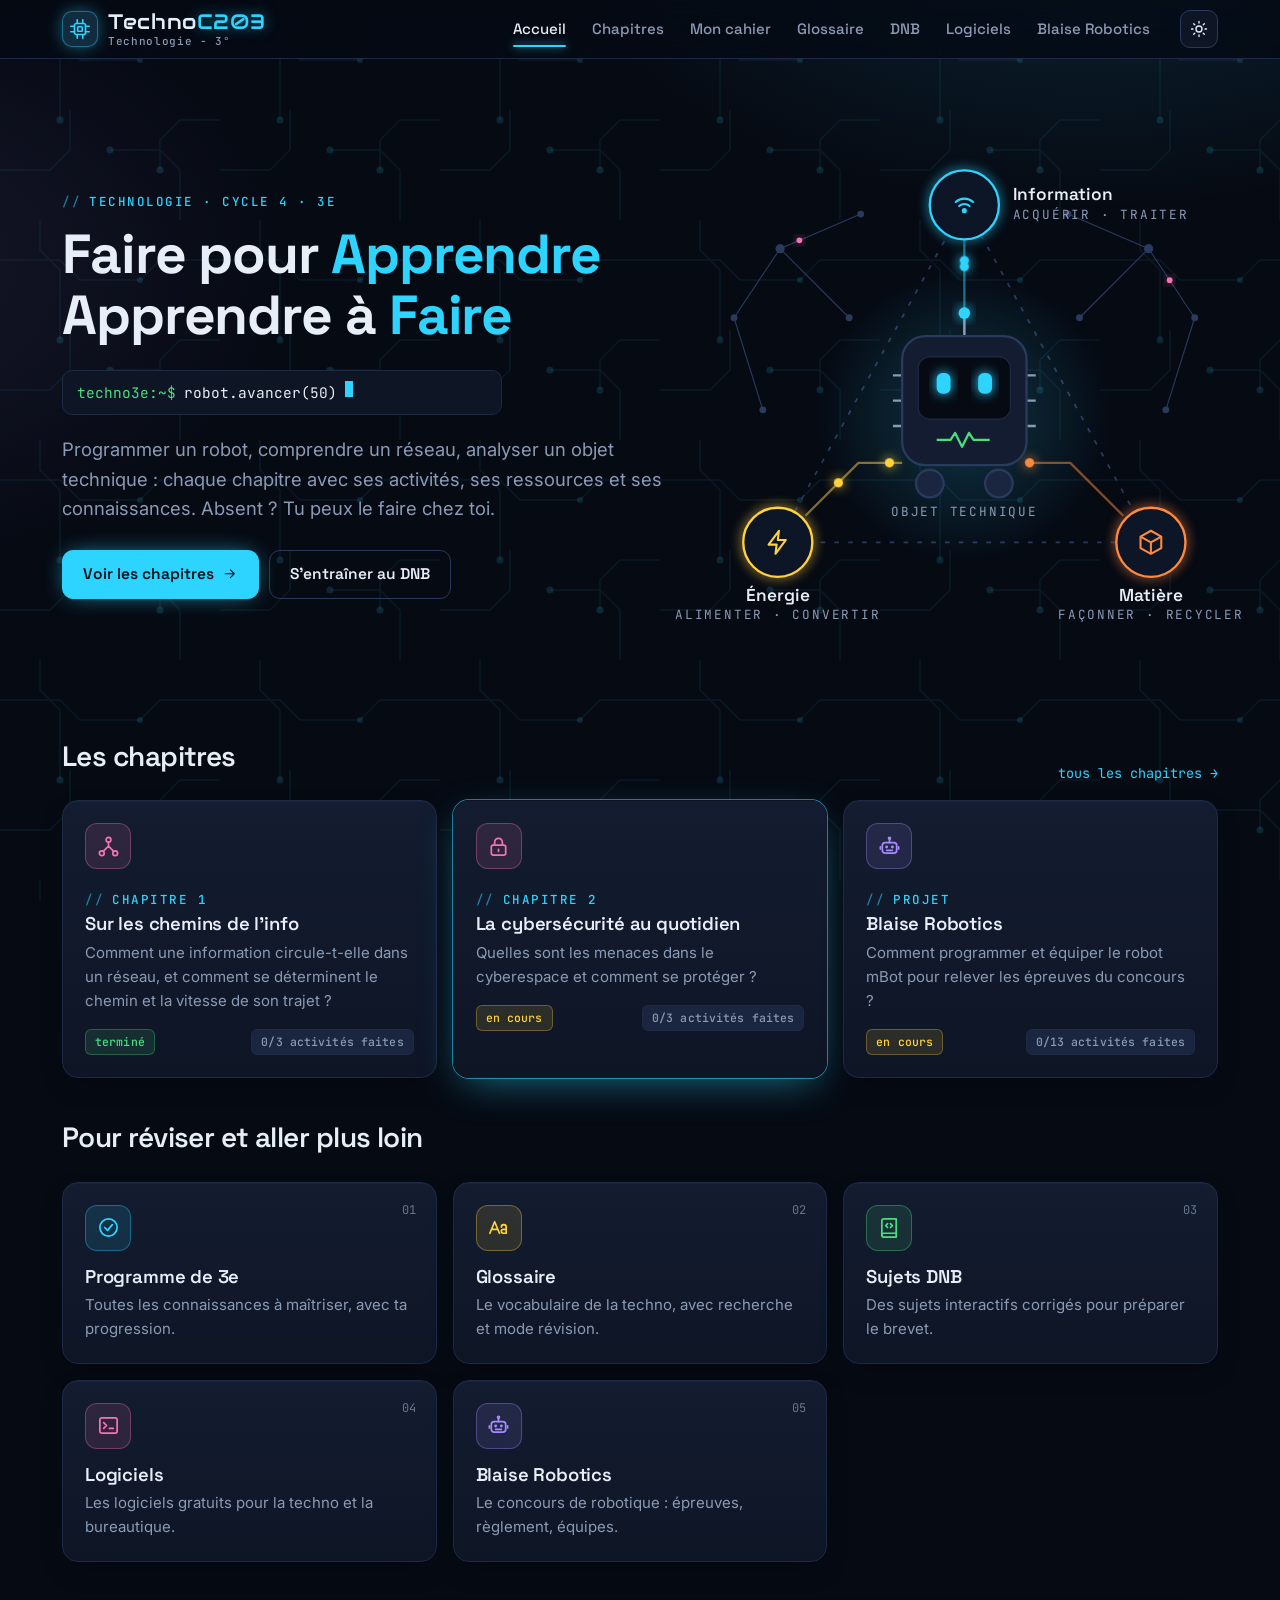
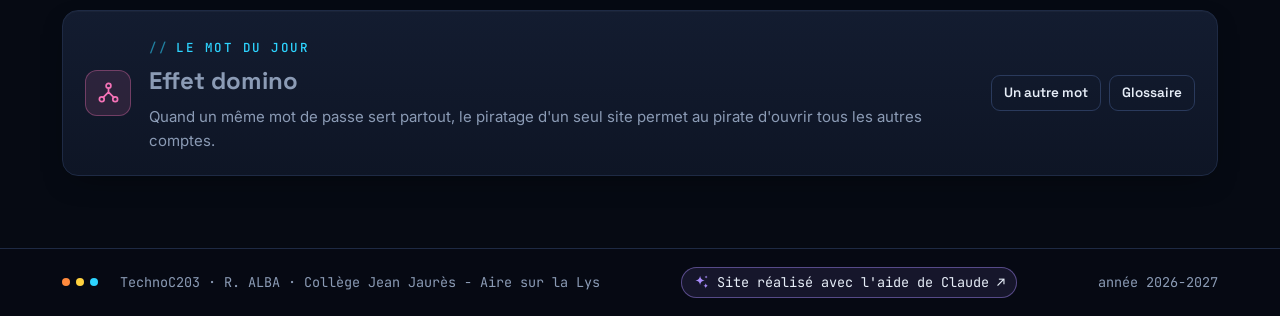
==== index.html @ 28602f2d "Mon cahier : activités du chapitre 2 et projet Blaise Robotics Co-Authored-By: Claude Opus 5.5 <nore" ====
<!doctype html>
<html lang="fr">
<head>
<meta charset="utf-8">
<meta name="viewport" content="width=device-width, initial-scale=1">
<title>TechnoC203 — Accueil</title>
<meta name="description" content="Le site de technologie des élèves de 3e : les chapitres avec activités, ressources et connaissances, le glossaire, l'entraînement au DNB, les logiciels et le concours Blaise Robotics.">
<link rel="preconnect" href="https://fonts.googleapis.com"><link rel="preconnect" href="https://fonts.gstatic.com" crossorigin>
<link rel="stylesheet" href="https://fonts.googleapis.com/css2?family=Audiowide&family=Inter:wght@400;500;600&family=Space+Grotesk:wght@500;600;700&family=JetBrains+Mono:wght@400;500;700&display=swap">
<link rel="stylesheet" href="assets/css/style.css?v=20261123131023">
<script src="assets/js/site.js?v=20261123131023"></script>
<script src="assets/js/data/connaissances.js?v=20261123131023"></script>
<script src="assets/js/data/chapitres/liste.js?v=20261123131023"></script>
<script src="assets/js/data/visibilite.js?v=20261123131023"></script>
<script src="assets/js/data/glossaire.js?v=20261123131023"></script>
</head>
<body>
<main>
  <!-- ============ HERO ============ -->
  <section class="hero">
    <div class="reveal-up">
      <span class="eyebrow">Technologie · cycle 4 · 3e</span>
      <h1 class="motto"><span class="l">Faire pour <span class="i">Apprendre</span></span><span class="l">Apprendre à <span class="i">Faire</span></span></h1>
      <div class="terminal" aria-hidden="true"><span class="p">techno3e:~$</span><span class="typed" id="typed"></span><span class="caret"></span></div>
      <p class="lead">Programmer un robot, comprendre un réseau, analyser un objet technique : chaque chapitre avec ses activités, ses ressources et ses connaissances. Absent ? Tu peux le faire chez toi.</p>
      <div class="hero-actions">
        <a class="btn" id="heroBtn" href="chapitre.html">Voir les chapitres <span id="arr"></span></a>
        <a class="btn ghost" href="dnb.html">S'entraîner au DNB</a>
      </div>
    </div>

    <!-- Schéma animé : un objet technique (le robot) au centre des trois flux -->
    <div class="hero-visual reveal-up" style="animation-delay:.15s">
      <svg id="sys" viewBox="0 0 440 430" role="img" aria-label="Schéma : un robot au centre, relié à la matière, à l'énergie et à l'information">
        <defs>
          <filter id="glow" x="-50%" y="-50%" width="200%" height="200%"><feGaussianBlur stdDeviation="5" result="b"/><feMerge><feMergeNode in="b"/><feMergeNode in="SourceGraphic"/></feMerge></filter>
          <radialGradient id="halo"><stop offset="0" stop-color="var(--information)" stop-opacity=".22"/><stop offset="1" stop-color="var(--information)" stop-opacity="0"/></radialGradient>
        </defs>

        <!-- réseau en arrière-plan -->
        <g stroke="var(--line-2)" stroke-width="1" fill="none">
          <path d="M20 150 L60 90 L130 60 M310 60 L380 90 L420 150 M60 90 L120 150 M380 90 L320 150 M20 150 L45 230 M420 150 L395 230"/>
        </g>
        <g fill="var(--line-2)">
          <circle cx="20" cy="150" r="3"/><circle cx="60" cy="90" r="4"/><circle cx="130" cy="60" r="3"/><circle cx="120" cy="150" r="3"/>
          <circle cx="310" cy="60" r="3"/><circle cx="380" cy="90" r="4"/><circle cx="420" cy="150" r="3"/><circle cx="320" cy="150" r="3"/>
          <circle cx="45" cy="230" r="3"/><circle cx="395" cy="230" r="3"/>
        </g>
        <circle r="2.5" fill="var(--t6)" filter="url(#glow)"><animateMotion dur="3.2s" repeatCount="indefinite" path="M20 150 L60 90 L130 60"/></circle>
        <circle r="2.5" fill="var(--t6)" filter="url(#glow)"><animateMotion dur="3.6s" begin="1s" repeatCount="indefinite" path="M420 150 L380 90 L310 60"/></circle>

        <!-- triangle M/E/I -->
        <path d="M220 52 L58 345 L382 345 Z" fill="none" stroke="var(--line-2)" stroke-width="1.5" stroke-dasharray="4 8" style="animation:dash 3s linear infinite"/>
        <circle cx="220" cy="235" r="130" fill="url(#halo)"/>

        <!-- pistes vers le robot -->
        <path id="pI" d="M220 82 V166" stroke="var(--information)" stroke-width="2" fill="none" stroke-opacity=".5"/>
        <path id="pE" d="M82 322 L128 276 H166" stroke="var(--energie)" stroke-width="2" fill="none" stroke-opacity=".5"/>
        <path id="pM" d="M358 322 L312 276 H274" stroke="var(--matiere)" stroke-width="2" fill="none" stroke-opacity=".5"/>
        <!-- impulsions qui circulent -->
        <g filter="url(#glow)">
          <circle r="4" fill="var(--information)"><animateMotion dur="1.6s" repeatCount="indefinite" path="M220 82 V166"/></circle>
          <circle r="4" fill="var(--information)"><animateMotion dur="1.6s" begin=".8s" repeatCount="indefinite" keyPoints="1;0" keyTimes="0;1" calcMode="linear" path="M220 82 V166"/></circle>
          <circle r="4" fill="var(--energie)"><animateMotion dur="1.4s" repeatCount="indefinite" path="M82 322 L128 276 H166"/></circle>
          <circle r="4" fill="var(--energie)"><animateMotion dur="1.4s" begin=".7s" repeatCount="indefinite" path="M82 322 L128 276 H166"/></circle>
          <circle r="4" fill="var(--matiere)"><animateMotion dur="2s" repeatCount="indefinite" path="M358 322 L312 276 H274"/></circle>
        </g>

        <!-- robot / microcontrôleur -->
        <g>
          <line x1="220" y1="166" x2="220" y2="150" stroke="var(--muted)" stroke-width="2"/>
          <circle cx="220" cy="146" r="5" fill="var(--information)" filter="url(#glow)" style="animation:pulse 1.6s ease-in-out infinite"/>
          <g stroke="var(--muted)" stroke-width="2">
            <path d="M166 200h-8M166 222h-8M166 244h-8M274 200h8M274 222h8M274 244h8"/>
          </g>
          <rect x="166" y="166" width="108" height="112" rx="20" fill="var(--surface-2)" stroke="var(--line-2)" stroke-width="2"/>
          <rect x="180" y="184" width="80" height="54" rx="10" fill="var(--bg)" stroke="var(--line)"/>
          <g style="transform-origin:220px 208px; animation:eyes 4s infinite">
            <rect x="196" y="198" width="12" height="18" rx="5" fill="var(--information)" filter="url(#glow)"/>
            <rect x="232" y="198" width="12" height="18" rx="5" fill="var(--information)" filter="url(#glow)"/>
          </g>
          <path d="M196 256 h12 l4 -6 l6 12 l6 -12 l4 6 h14" fill="none" stroke="var(--t5)" stroke-width="2" stroke-linejoin="round"/>
          <circle cx="190" cy="294" r="12" fill="var(--surface-3)" stroke="var(--line-2)" stroke-width="2"/>
          <circle cx="250" cy="294" r="12" fill="var(--surface-3)" stroke="var(--line-2)" stroke-width="2"/>
          <text x="220" y="322" text-anchor="middle" class="sys-label">OBJET TECHNIQUE</text>
        </g>

        <!-- nœuds -->
        <g>
          <circle cx="220" cy="52" r="30" fill="var(--surface)" stroke="var(--information)" stroke-width="2" filter="url(#glow)"/>
          <g transform="translate(208 40)" stroke="var(--information)" stroke-width="1.8" fill="none" stroke-linecap="round"><path d="M4.5 9.5a11 11 0 0 1 15 0M7.5 13a6.5 6.5 0 0 1 9 0"/><circle cx="12" cy="17" r="1.3" fill="var(--information)"/></g>
          <text x="262" y="48" class="sys-name">Information</text>
          <text x="262" y="64" class="sys-label">ACQUÉRIR · TRAITER</text>

          <circle cx="58" cy="345" r="30" fill="var(--surface)" stroke="var(--energie)" stroke-width="2" filter="url(#glow)"/>
          <g transform="translate(46 333)" stroke="var(--energie)" stroke-width="1.8" fill="none" stroke-linejoin="round"><path d="M13 2 4 14h7l-1 8 9-12h-7z"/></g>
          <text x="58" y="396" text-anchor="middle" class="sys-name">Énergie</text>
          <text x="58" y="412" text-anchor="middle" class="sys-label">ALIMENTER · CONVERTIR</text>

          <circle cx="382" cy="345" r="30" fill="var(--surface)" stroke="var(--matiere)" stroke-width="2" filter="url(#glow)"/>
          <g transform="translate(370 333)" stroke="var(--matiere)" stroke-width="1.8" fill="none" stroke-linejoin="round"><path d="M12 2 3 7v10l9 5 9-5V7z"/><path d="m3 7 9 5 9-5M12 12v10"/></g>
          <text x="382" y="396" text-anchor="middle" class="sys-name">Matière</text>
          <text x="382" y="412" text-anchor="middle" class="sys-label">FAÇONNER · RECYCLER</text>
        </g>
      </svg>
    </div>
  </section>

  <!-- ============ RUBRIQUES ============ -->
  <div class="section-head"><h2>Les chapitres</h2><a href="chapitre.html">tous les chapitres →</a></div>
  <section class="grid" id="chapitres" aria-label="Chapitres de l'année"></section>

  <div class="section-head" style="margin-top:44px"><h2>Pour réviser et aller plus loin</h2></div>
  <section class="grid" id="sections" aria-label="Rubriques du site"></section>

  <!-- ============ MOT DU JOUR ============ -->
  <section class="section">
    <div class="card word-card" id="motCard" aria-live="polite">
      <div class="card-icon" style="margin:0"></div>
      <div>
        <span class="eyebrow" style="margin-bottom:4px">Le mot du jour</span>
        <p class="word" id="motJour">…</p>
        <p id="motDef" style="color:var(--muted); margin:4px 0 0"></p>
      </div>
      <div style="display:flex; gap:8px; flex-wrap:wrap">
        <button class="btn small ghost" id="autreMot">Un autre mot</button>
        <a class="btn small ghost" href="glossaire.html">Glossaire</a>
      </div>
    </div>
  </section>

</main>

<script>
  U.$("#arr").innerHTML = ICONS.arrow;
  // Respecte le réglage « réduire les animations »
  if (matchMedia("(prefers-reduced-motion: reduce)").matches) U.$("#sys").pauseAnimations();

  /* --- Terminal : commandes tapées en boucle --- */
  const CMDS = ["robot.avancer(50)", "si distance < 10 cm : tourner()", "ping 192.168.1.1", "E = P × t", "acquérir → traiter → communiquer", "imprimer_3d('piece.stl')", "mot_de_passe.robuste = True"];
  const typed = U.$("#typed");
  (async function loop(){
    const wait = ms => new Promise(r => setTimeout(r, ms));
    for (let k = 0; ; k = (k + 1) % CMDS.length){
      const c = CMDS[k];
      for (let i = 1; i <= c.length; i++){ typed.textContent = " " + c.slice(0, i); await wait(55); }
      await wait(1600);
      for (let i = c.length; i >= 0; i--){ typed.textContent = " " + c.slice(0, i); await wait(22); }
      await wait(300);
    }
  })();

  /* --- Rubriques --- */
  const SECTIONS = [
    ["connaissances.html", "target", "--information", "Programme de 3e", "Toutes les connaissances à maîtriser, avec ta progression."],
    ["glossaire.html", "text", "--energie", "Glossaire", "Le vocabulaire de la techno, avec recherche et mode révision."],
    ["dnb.html", "book", "--t5", "Sujets DNB", "Des sujets interactifs corrigés pour préparer le brevet."],
    ["logiciels.html", "terminal", "--t6", "Logiciels", "Les logiciels gratuits pour la techno et la bureautique."],
    ["concours.html", "robot", "--t3", "Blaise Robotics", "Le concours de robotique : épreuves, règlement, équipes."],
  ];
  U.$("#sections").innerHTML = SECTIONS.map(([href, ic, c, t, d], i) => `
    <a class="card" href="${href}" style="--c:var(${c})">
      <span class="card-num">0${i + 1}</span>
      <div class="card-icon">${ICONS[ic]}</div>
      <h3>${t}</h3><p>${d}</p>
      <span class="arrow">${ICONS.arrow}</span>
    </a>`).join("");

  /* --- Mot du jour --- */
  const mots = window.GLOSSAIRE || [];
  let idx = mots.length ? Math.floor(Date.now() / 864e5) % mots.length : 0;
  function showMot(){
    const m = mots[idx]; if (!m) return;
    const card = U.$("#motCard");
    card.style.setProperty("--c", U.themeColor(m.theme));
    U.$(".card-icon", card).innerHTML = U.icon(THEMES[m.theme]?.icon);
    U.$("#motJour").textContent = m.mot;
    U.$("#motDef").textContent = m.def;
  }
  U.$("#autreMot").addEventListener("click", () => { idx = (idx + 1 + Math.floor(Math.random() * (mots.length - 1))) % mots.length; showMot(); });
  showMot();

  /* --- Chapitres (le chapitre « en cours » est mis en avant) --- */
  const CH = U.chapitresVisibles();
  let faites = {}; try { faites = JSON.parse(localStorage.getItem("activites-faites")) || {}; } catch(e){}
  const enCours = CH.find(c => c.statut === "en-cours");
  if (enCours) U.$("#heroBtn").href = "chapitre.html?c=" + enCours.id;
  U.$("#chapitres").innerHTML = CH.map(ch => {
    const vis = ch.activites.map((a, i) => ({ a, i })).filter(({ a }) => a._ouvert || U.apercuProf());
    const n = vis.filter(({ i }) => faites[`${ch.id}.${i}`]).length;
    const st = { "termine":["terminé","t5"], "en-cours":["en cours","t2"], "a-venir":["à venir",""] }[ch.statut] || ["", ""];
    return `<a class="card" href="chapitre.html?c=${ch.id}" style="--c:${U.themeColor(ch.theme)}${ch === enCours ? "; box-shadow:var(--glow); border-color:transparent" : ""}">
      <div class="card-icon">${U.icon(ch.icone)}</div>
      <span class="eyebrow" style="margin-bottom:4px">${U.esc(ch.num)}</span>
      <h3>${U.esc(ch.titre)}</h3><p>${U.esc(ch.problematique)}</p>
      <div class="card-foot">${st[0] ? `<span class="tag ${st[1]}">${st[0]}</span>` : ""}${ch._ouvert ? "" : `<span class="tag masque">masqué aux élèves</span>`}<span class="tag" style="margin-left:auto">${n}/${vis.length} activités faites</span></div>
      <span class="arrow">${ICONS.arrow}</span>
    </a>`;
  }).join("");
</script>
</body>
</html>
---- assets/css/style.css ----
/* ==========================================================
   Techno 3e — feuille de style commune
   Identité « labo tech » : circuit imprimé, néons, et le
   triptyque Matière (orange) · Énergie (jaune) · Information (cyan).
   ========================================================== */

:root{
  /* --- thème sombre (par défaut) --- */
  --bg:#060A13; --bg-2:#0A1020;
  --surface:#0E1525; --surface-2:#131C30; --surface-3:#1A2540;
  --ink:#E7EEF8; --muted:#8B9BB5; --line:#1E2A44; --line-2:#2A3A5C;
  --accent:#2DD4FF; --accent-ink:#03121A;

  /* triptyque */
  --matiere:#FF8A3D; --energie:#FFD23F; --information:#2DD4FF;

  /* thèmes du programme */
  --t1:var(--information);  /* informatique & programmation */
  --t2:var(--energie);      /* énergie */
  --t3:#A78BFA;             /* objets & systèmes / robot */
  --t4:var(--matiere);      /* matériaux & conception */
  --t5:#4ADE80;             /* développement durable */
  --t6:#F472B6;             /* réseaux & communication */
  --ok:#4ADE80; --ko:#FB7185;

  --trace:rgba(45,212,255,.07); --via:rgba(45,212,255,.13);
  --glow:0 0 0 1px color-mix(in srgb, var(--c, var(--accent)) 55%, transparent), 0 12px 40px -12px color-mix(in srgb, var(--c, var(--accent)) 55%, transparent);
  --shadow:0 1px 0 rgba(255,255,255,.03) inset, 0 10px 30px -14px rgba(0,0,0,.6);
  --radius:16px;
  --f-display:"Space Grotesk","Segoe UI",system-ui,sans-serif;
  --f-body:"Inter",system-ui,-apple-system,"Segoe UI",Roboto,sans-serif;
  --f-mono:"JetBrains Mono",ui-monospace,Menlo,Consolas,monospace;
  color-scheme:dark;
}
:root[data-theme="light"]{
  --bg:#F3F6FB; --bg-2:#EAF0F8;
  --surface:#FFFFFF; --surface-2:#F5F8FC; --surface-3:#EBF1F8;
  --ink:#0A1222; --muted:#55657E; --line:#DCE4EF; --line-2:#C7D3E3;
  --accent:#0088B8; --accent-ink:#FFFFFF;
  --matiere:#D9600F; --energie:#B98A00; --information:#0088B8;
  --t3:#6D4FD8; --t5:#16A34A; --t6:#D0337E; --ok:#16A34A; --ko:#DC2647;
  --trace:rgba(0,120,170,.07); --via:rgba(0,120,170,.12);
  --shadow:0 1px 2px rgba(10,18,34,.05), 0 10px 28px -14px rgba(10,18,34,.18);
  color-scheme:light;
}

*{box-sizing:border-box}
html{scroll-behavior:smooth}
body{
  margin:0; font-family:var(--f-body); font-size:16.5px; line-height:1.6; color:var(--ink);
  background-color:var(--bg);
  background-image:
    radial-gradient(900px 500px at 85% -10%, color-mix(in srgb, var(--information) 14%, transparent), transparent 60%),
    radial-gradient(700px 500px at -10% 30%, color-mix(in srgb, var(--t3) 10%, transparent), transparent 60%),
    var(--pcb);
  background-attachment:fixed;
  min-height:100vh; display:flex; flex-direction:column;
  -webkit-font-smoothing:antialiased;
}
/* motif circuit imprimé (pistes + pastilles) */
:root{ --pcb:url("data:image/svg+xml,%3Csvg xmlns='http://www.w3.org/2000/svg' width='220' height='220' fill='none'%3E%3Cg stroke='%232DD4FF' stroke-opacity='.07' stroke-width='1.5'%3E%3Cpath d='M0 40h60l20 20h60l20-20h60M40 0v30l20 20v70M180 220v-50l-20-20H110M220 120h-40l-20 20v30M0 170h50l20-20v-40'/%3E%3C/g%3E%3Cg fill='%232DD4FF' fill-opacity='.14'%3E%3Ccircle cx='60' cy='120' r='3.5'/%3E%3Ccircle cx='110' cy='150' r='3.5'/%3E%3Ccircle cx='160' cy='170' r='3.5'/%3E%3Ccircle cx='70' cy='110' r='0'/%3E%3Ccircle cx='140' cy='60' r='3'/%3E%3C/g%3E%3C/svg%3E"); }
:root[data-theme="light"]{ --pcb:url("data:image/svg+xml,%3Csvg xmlns='http://www.w3.org/2000/svg' width='220' height='220' fill='none'%3E%3Cg stroke='%230088B8' stroke-opacity='.08' stroke-width='1.5'%3E%3Cpath d='M0 40h60l20 20h60l20-20h60M40 0v30l20 20v70M180 220v-50l-20-20H110M220 120h-40l-20 20v30M0 170h50l20-20v-40'/%3E%3C/g%3E%3Cg fill='%230088B8' fill-opacity='.14'%3E%3Ccircle cx='60' cy='120' r='3.5'/%3E%3Ccircle cx='110' cy='150' r='3.5'/%3E%3Ccircle cx='160' cy='170' r='3.5'/%3E%3Ccircle cx='140' cy='60' r='3'/%3E%3C/g%3E%3C/svg%3E"); }

main{flex:1; width:100%; max-width:1200px; margin:0 auto; padding:34px 22px 72px}
a{color:var(--accent); text-underline-offset:3px}
img{max-width:100%}
h1,h2,h3{font-family:var(--f-display); line-height:1.1; margin:0 0 .45em; letter-spacing:-.02em}
h1{font-size:clamp(34px,5.2vw,60px); font-weight:700}
h2{font-size:clamp(22px,2.6vw,28px); font-weight:600}
h3{font-size:18.5px; font-weight:600; letter-spacing:-.01em}
p{margin:0 0 .8em}
code,kbd{font-family:var(--f-mono); font-size:.86em; background:var(--surface-2); border:1px solid var(--line); border-radius:6px; padding:1px 6px}
:focus-visible{outline:2px solid var(--accent); outline-offset:3px; border-radius:6px}
.sr-only{position:absolute;width:1px;height:1px;overflow:hidden;clip:rect(0 0 0 0);white-space:nowrap}
.ico{width:1em; height:1em; display:inline-block; vertical-align:-.15em; flex:none}
::selection{background:color-mix(in srgb, var(--accent) 35%, transparent)}

/* ---------- En-tête ---------- */
.site-header{position:sticky; top:0; z-index:50; background:color-mix(in srgb, var(--bg) 78%, transparent);
  backdrop-filter:blur(14px) saturate(1.4); -webkit-backdrop-filter:blur(14px) saturate(1.4); border-bottom:1px solid var(--line)}
.site-header .bar{max-width:1200px; margin:0 auto; padding:10px 22px; display:flex; align-items:center; gap:18px}
.brand{display:flex; align-items:center; gap:10px; text-decoration:none; color:var(--ink); font-family:var(--f-display); font-weight:700; font-size:19px; white-space:nowrap; letter-spacing:-.02em}
.brand b{color:var(--accent); font-weight:400}
.brand-txt{display:flex; flex-direction:column; line-height:1.05}
.brand-name{font-family:"Audiowide", var(--f-display); font-weight:400; font-size:21px; letter-spacing:.03em}
.brand-name b{text-shadow:0 0 14px color-mix(in srgb, var(--accent) 55%, transparent)}
.brand-sub{font-family:var(--f-mono); font-size:11px; font-weight:500; letter-spacing:.06em; color:var(--muted); margin-top:3px}
.brand-logo{width:36px; height:36px; border-radius:10px; display:grid; place-items:center; color:var(--accent);
  background:color-mix(in srgb, var(--accent) 12%, var(--surface)); border:1px solid color-mix(in srgb, var(--accent) 40%, transparent);
  box-shadow:0 0 20px -6px var(--accent)}
.brand-logo svg{width:22px; height:22px}
.nav{display:flex; gap:2px; margin-left:auto; flex-wrap:wrap}
.nav a{font-family:var(--f-display); font-weight:500; font-size:15px; text-decoration:none; color:var(--muted); padding:7px 12px; border-radius:9px; position:relative}
.nav a:hover{color:var(--ink); background:var(--surface-2)}
.nav a[aria-current="page"]{color:var(--ink)}
.nav a[aria-current="page"]::after{content:""; position:absolute; left:12px; right:12px; bottom:1px; height:2px; border-radius:2px; background:var(--accent); box-shadow:0 0 10px var(--accent)}
.icon-btn{border:1px solid var(--line-2); background:var(--surface); color:var(--ink); width:38px; height:38px; border-radius:10px; cursor:pointer; display:grid; place-items:center; flex:none}
.icon-btn:hover{border-color:var(--accent); color:var(--accent)}
.icon-btn svg{width:18px; height:18px}
.menu-btn{display:none}
@media (max-width:1000px){
  .menu-btn{display:grid; margin-left:auto}
  .nav{display:none; position:absolute; left:0; right:0; top:100%; background:var(--surface); border-bottom:1px solid var(--line); flex-direction:column; padding:10px 14px 16px; box-shadow:var(--shadow)}
  .nav.open{display:flex}
  .nav a{padding:11px 12px; font-size:16px}
  .nav a[aria-current="page"]::after{left:0; right:auto; top:10px; bottom:10px; width:3px; height:auto}
}

.apercu-bar{position:sticky; top:59px; z-index:40; background:var(--energie); color:#1a1300; font:600 13.5px var(--f-body); padding:8px 22px; display:flex; gap:12px; justify-content:center; align-items:center; flex-wrap:wrap}
.apercu-bar button{font:600 13px var(--f-body); border:1px solid #1a1300; background:transparent; color:#1a1300; border-radius:8px; padding:3px 10px; cursor:pointer}
.tag.masque{color:#1a1300; background:var(--energie); border-color:transparent}

/* ---------- Pied de page ---------- */
.site-footer{border-top:1px solid var(--line); background:color-mix(in srgb, var(--bg) 85%, transparent); color:var(--muted); font-size:13.5px; font-family:var(--f-mono)}
.site-footer .bar{max-width:1200px; margin:0 auto; padding:18px 22px; display:flex; flex-wrap:wrap; gap:8px 24px; justify-content:space-between; align-items:center}
.ia-badge{display:inline-flex; align-items:center; gap:7px; padding:4px 11px; border-radius:999px; border:1px solid color-mix(in srgb, var(--t3) 45%, transparent); background:color-mix(in srgb, var(--t3) 10%, transparent); color:var(--ink)}
a.ia-badge{text-decoration:none}
a.ia-badge:hover{border-color:var(--t3); color:var(--t3)}
@media (max-width:600px){ .site-footer{font-size:12px} .ia-badge{padding:4px 9px} }
.ia-badge .ico{width:17px; height:17px; color:var(--t3)}
.triad-dots{display:inline-flex; gap:6px; align-items:center}
.triad-dots i{width:8px; height:8px; border-radius:50%; display:inline-block}

/* ---------- Titres de page ---------- */
.page-head{margin:6px 0 30px}
.eyebrow{font-family:var(--f-mono); font-size:12.5px; letter-spacing:.12em; text-transform:uppercase; color:var(--accent); font-weight:500; margin-bottom:12px; display:inline-flex; align-items:center; gap:8px}
.eyebrow::before{content:"//"; opacity:.55}
.lead{font-size:18.5px; color:var(--muted)}
.grad{background:linear-gradient(90deg, var(--matiere), var(--energie) 45%, var(--information)); -webkit-background-clip:text; background-clip:text; color:transparent}

/* ---------- Cartes & grilles ---------- */
.grid{display:grid; gap:16px; grid-template-columns:repeat(auto-fill, minmax(min(100%, 280px), 1fr))}
.card{--c:var(--accent); background:linear-gradient(180deg, var(--surface-2), var(--surface)); border:1px solid var(--line); border-radius:var(--radius); padding:22px; box-shadow:var(--shadow); position:relative; overflow:hidden}
.card::before{content:""; position:absolute; left:0; right:0; top:0; height:2px; background:linear-gradient(90deg, transparent, var(--c), transparent); opacity:0; transition:opacity .2s}
a.card{display:block; text-decoration:none; color:inherit; transition:transform .2s, box-shadow .2s, border-color .2s}
a.card:hover, .card.hoverable:hover{transform:translateY(-3px); border-color:transparent; box-shadow:var(--glow)}
a.card:hover::before{opacity:1}
.card h3{margin-bottom:6px}
.logo-box{width:46px; height:46px; border-radius:12px; background:#fff; border:1px solid var(--line); display:grid; place-items:center; flex:none; box-shadow:0 1px 3px rgba(0,0,0,.08)}
.logo-box img{width:30px; height:30px; object-fit:contain; display:block}
.logo-box .ico{display:none; width:22px; height:22px; color:var(--c, var(--accent))}
.logo-box.no-logo{background:color-mix(in srgb, var(--c, var(--accent)) 12%, transparent); border-color:color-mix(in srgb, var(--c, var(--accent)) 35%, transparent); box-shadow:none}
.logo-box.no-logo .ico{display:block}
.card-title{display:flex; gap:12px; align-items:center; margin-bottom:10px}
.card-title h3{margin:0}
.card p{color:var(--muted); font-size:15px; margin:0}
.card .card-foot{margin-top:16px; display:flex; flex-wrap:wrap; gap:6px; align-items:center}
.card-icon{width:46px; height:46px; border-radius:12px; display:grid; place-items:center; margin-bottom:16px; color:var(--c);
  background:color-mix(in srgb, var(--c) 12%, transparent); border:1px solid color-mix(in srgb, var(--c) 35%, transparent)}
.card-icon svg{width:23px; height:23px}
.card-num{position:absolute; top:18px; right:20px; font-family:var(--f-mono); font-size:12px; color:var(--muted); opacity:.7}
.card .arrow{position:absolute; right:20px; bottom:18px; color:var(--c); opacity:0; transform:translateX(-6px); transition:.2s}
a.card:hover .arrow{opacity:1; transform:none}

.tag{display:inline-flex; align-items:center; gap:5px; font-family:var(--f-mono); font-size:11.5px; font-weight:500; padding:3px 9px; border-radius:6px; background:var(--surface-3); color:var(--muted); border:1px solid var(--line); white-space:nowrap; letter-spacing:.01em}
.tag[class*=" t"]{--k:var(--accent); color:var(--k); background:color-mix(in srgb, var(--k) 12%, transparent); border-color:color-mix(in srgb, var(--k) 30%, transparent)}
.tag.t1{--k:var(--t1)} .tag.t2{--k:var(--t2)} .tag.t3{--k:var(--t3)} .tag.t4{--k:var(--t4)} .tag.t5{--k:var(--t5)} .tag.t6{--k:var(--t6)}
.tag.soon{border-style:dashed}

.btn{display:inline-flex; align-items:center; gap:8px; font-family:var(--f-display); font-weight:600; font-size:15.5px; padding:11px 20px; border-radius:11px; border:1px solid var(--accent); background:var(--accent); color:var(--accent-ink); text-decoration:none; cursor:pointer; box-shadow:0 0 24px -8px var(--accent); transition:transform .15s, box-shadow .15s}
.btn:hover{transform:translateY(-1px); box-shadow:0 0 32px -6px var(--accent)}
.btn.ghost{background:transparent; color:var(--ink); border-color:var(--line-2); box-shadow:none}
.btn.ghost:hover{border-color:var(--accent); color:var(--accent)}
.btn.small{font-size:13.5px; padding:6px 12px; border-radius:9px}
.btn[disabled]{opacity:.45; cursor:not-allowed}

/* ---------- Barre d'outils (recherche / filtres) ---------- */
.toolbar{display:flex; flex-wrap:wrap; gap:10px; align-items:center; margin-bottom:20px}
.search{flex:1 1 260px; display:flex; align-items:center; gap:10px; background:var(--surface); border:1px solid var(--line-2); border-radius:12px; padding:0 14px; font-family:var(--f-mono)}
.search::before{content:">"; color:var(--accent); font-weight:700}
.search:focus-within{border-color:var(--accent); box-shadow:0 0 0 3px color-mix(in srgb, var(--accent) 20%, transparent)}
.search input{border:0; outline:0; background:transparent; color:var(--ink); font:inherit; font-size:15px; padding:11px 0; width:100%}
.search input::placeholder{color:var(--muted)}
.search svg{display:none}
.chips{display:flex; flex-wrap:wrap; gap:6px}
.chip{font:500 13.5px var(--f-display); padding:7px 13px; border-radius:999px; border:1px solid var(--line-2); background:var(--surface); color:var(--muted); cursor:pointer; display:inline-flex; gap:6px; align-items:center}
.chip:hover{color:var(--ink); border-color:var(--muted)}
.chip[aria-pressed="true"]{background:color-mix(in srgb, var(--accent) 14%, var(--surface)); color:var(--accent); border-color:var(--accent)}
.count{font-family:var(--f-mono); font-size:12.5px; color:var(--muted); margin:-4px 0 16px}
.count::before{content:"› "}
.empty{text-align:center; color:var(--muted); padding:40px 10px; border:1px dashed var(--line-2); border-radius:var(--radius); font-family:var(--f-mono); font-size:14px}

/* ---------- Accueil : hero ---------- */
.hero{display:grid; grid-template-columns:1.1fr .9fr; gap:30px; align-items:center; margin:0 0 48px; min-height:min(76vh, 600px)}
.hero h1{font-size:clamp(40px,6vw,72px); line-height:1.02}
.hero h1 .l{display:block}
.hero h1.motto{font-size:clamp(26px,4.3vw,58px); line-height:1.1}
.hero h1.motto .l{white-space:nowrap}
.hero h1 .m{color:var(--matiere)} .hero h1 .e{color:var(--energie)} .hero h1 .i{color:var(--information)}
.terminal{font-family:var(--f-mono); font-size:14.5px; color:var(--muted); background:var(--surface); border:1px solid var(--line); border-radius:10px; padding:10px 14px; display:flex; gap:8px; margin:6px 0 20px; width:min(100%, 440px); overflow:hidden; white-space:nowrap}
.terminal .p{color:var(--t5)} .terminal .typed{color:var(--ink)}
.caret{display:inline-block; width:8px; height:1.1em; background:var(--accent); vertical-align:-.2em; animation:blink 1s steps(1) infinite}
@keyframes blink{50%{opacity:0}}
.hero-actions{display:flex; flex-wrap:wrap; gap:10px; margin-top:26px}
.hero-visual{position:relative}
.hero-visual svg{width:100%; height:auto; display:block; overflow:visible}
.sys-label{font-family:var(--f-mono); font-size:11px; letter-spacing:.14em; fill:var(--muted)}
.sys-name{font-family:var(--f-display); font-size:15px; font-weight:600; fill:var(--ink)}
@media (max-width:880px){ .hero{grid-template-columns:1fr; min-height:0} .hero-visual{max-width:440px; margin:0 auto; width:100%} }

.stats{display:grid; grid-template-columns:repeat(4,1fr); border:1px solid var(--line); border-radius:var(--radius); background:var(--surface); margin:0 0 44px; overflow:hidden}
.stats div{padding:16px 20px; border-right:1px solid var(--line)}
.stats div:last-child{border-right:0}
.stats b{display:block; font-family:var(--f-display); font-size:30px; letter-spacing:-.02em}
.stats span{font-family:var(--f-mono); font-size:12px; color:var(--muted); text-transform:uppercase; letter-spacing:.08em}
@media (max-width:700px){ .stats{grid-template-columns:1fr 1fr} .stats div:nth-child(2){border-right:0} .stats div:nth-child(-n+2){border-bottom:1px solid var(--line)} }

.section{margin-top:48px}
.section-head{display:flex; align-items:end; justify-content:space-between; gap:12px; margin-bottom:16px}
.section-head a{font-family:var(--f-mono); font-size:13.5px; text-decoration:none}

.word-card{display:grid; grid-template-columns:auto 1fr auto; gap:18px; align-items:center}
.word-card .word{font-family:var(--f-display); font-size:24px; font-weight:700; margin:0}
@media (max-width:700px){ .word-card{grid-template-columns:1fr} }

.news{list-style:none; padding:0; margin:0; display:grid; gap:8px}
.news li{display:flex; gap:16px; align-items:baseline; background:var(--surface); border:1px solid var(--line); border-radius:12px; padding:13px 18px}
.news time{font-family:var(--f-mono); font-size:12.5px; color:var(--accent); flex:none; min-width:90px}

/* ---------- Glossaire ---------- */
.alpha{display:flex; flex-wrap:wrap; gap:4px; margin-bottom:20px}
.alpha a, .alpha span{font-family:var(--f-mono); font-weight:500; font-size:13px; width:32px; height:32px; display:grid; place-items:center; border-radius:8px; text-decoration:none}
.alpha a{background:var(--surface); border:1px solid var(--line-2); color:var(--ink)}
.alpha a:hover{border-color:var(--accent); color:var(--accent); box-shadow:0 0 14px -4px var(--accent)}
.alpha span{color:var(--line-2)}
.letter-group{margin-bottom:28px; scroll-margin-top:90px}
.letter-group > h2{font-family:var(--f-mono); color:var(--accent); font-size:20px; border-bottom:1px solid var(--line); padding-bottom:6px; margin-bottom:12px}
.letter-group > h2::before{content:"0x"; color:var(--muted); font-size:13px; margin-right:4px}
.terms{display:grid; gap:10px; grid-template-columns:repeat(auto-fill, minmax(min(100%, 420px), 1fr))}
.term{background:var(--surface); border:1px solid var(--line); border-left:3px solid var(--k, var(--accent)); border-radius:12px; padding:14px 18px}
.term-head{display:flex; flex-wrap:wrap; gap:8px 12px; align-items:center; margin-bottom:6px}
.term-head h3{margin:0; font-size:17.5px}
.term p{margin:0; font-size:15.5px}
.term .ex{margin-top:6px; color:var(--muted); font-size:14.5px}
.term .ex::before{content:"ex. "; font-family:var(--f-mono); color:var(--k, var(--accent))}
mark{background:color-mix(in srgb, var(--energie) 35%, transparent); color:inherit; border-radius:3px; padding:0 2px}

/* ---------- DNB ---------- */
.doc{background:var(--surface); border:1px solid var(--line); border-radius:12px; padding:16px 18px; margin:12px 0; font-size:15.5px; position:relative}
.doc h4{font-family:var(--f-mono); font-weight:500; font-size:12.5px; text-transform:uppercase; letter-spacing:.1em; color:var(--accent); margin:0 0 10px}
.doc table{border-collapse:collapse; width:100%; font-size:14.5px}
.doc th,.doc td{border:1px solid var(--line); padding:7px 10px; text-align:left}
.doc th{background:var(--surface-2); font-family:var(--f-display)}
.algo{font-family:var(--f-mono); font-size:14px; white-space:pre; overflow-x:auto; background:var(--bg); color:var(--ink); border:1px solid var(--line); border-radius:10px; padding:14px 16px; line-height:1.7; counter-reset:l}
.fig{margin:10px 0; background:#fff; border:1px solid var(--line); border-radius:10px; padding:10px; position:relative}
.fig img{display:block; width:100%; height:auto}
/* repères A, B, C… posés sur les images et rappelés dans les questions */
.markers{position:relative}
.markers img{display:block; width:100%; height:auto}
.mk{position:absolute; transform:translate(-50%, -50%); width:28px; height:28px; border-radius:50%; display:grid; place-items:center;
  background:#E11D48; color:#fff; font:700 15px var(--f-display); box-shadow:0 0 0 3px #fff, 0 2px 8px rgba(0,0,0,.35); pointer-events:none}
.mk.mk-inline{position:static; transform:none; flex:none; box-shadow:none}
.saisie{display:grid; gap:8px; margin:14px 0}
.saisie-row{display:grid; grid-template-columns:28px minmax(140px, 1fr) minmax(180px, 280px); gap:12px; align-items:center; padding:8px 12px; border:1px solid var(--line-2); border-radius:10px; background:var(--surface)}
.saisie-row label{font-size:15px}
.saisie-row input{font:500 15px var(--f-mono); color:var(--ink); background:var(--bg); border:1px solid var(--line-2); border-radius:9px; padding:7px 10px; width:100%}
.saisie-row.good{border-color:var(--ok); background:color-mix(in srgb, var(--ok) 12%, var(--surface))}
.saisie-row.bad{border-color:var(--ko); background:color-mix(in srgb, var(--ko) 12%, var(--surface))}
.saisie-row .sol{grid-column:2 / -1; font-size:14px; color:var(--ok)}
@media (max-width:600px){ .saisie-row{grid-template-columns:28px 1fr} .saisie-row select, .saisie-row input{grid-column:2} }
.fig-labels{padding-right:150px}
.fig-labels span{position:absolute; right:12px; transform:translateY(-50%); font:600 13px var(--f-display); color:#0A1222; background:#EAF6FB; border:1px solid #9ED8EC; border-radius:6px; padding:2px 8px}
.fig-labels img{width:calc(100% + 10px)}
.question{background:linear-gradient(180deg, var(--surface-2), var(--surface)); border:1px solid var(--line); border-radius:var(--radius); padding:22px; margin-bottom:16px; box-shadow:var(--shadow)}
.q-head{display:flex; justify-content:space-between; gap:12px; align-items:baseline; margin-bottom:8px}
.q-num{font-family:var(--f-mono); font-weight:700; color:var(--accent); font-size:14px; letter-spacing:.05em}
.q-pts{font-family:var(--f-mono); font-size:12.5px; color:var(--muted)}
.options{display:grid; gap:8px; margin:14px 0}
.option{display:flex; gap:10px; align-items:flex-start; padding:11px 14px; border:1px solid var(--line-2); border-radius:10px; cursor:pointer; background:var(--surface)}
.option:hover{border-color:var(--accent)}
.option input{margin-top:4px; accent-color:var(--accent)}
.option.good{border-color:var(--ok); background:color-mix(in srgb, var(--ok) 12%, var(--surface))}
.option.bad{border-color:var(--ko); background:color-mix(in srgb, var(--ko) 12%, var(--surface))}
textarea{width:100%; min-height:100px; font:inherit; color:var(--ink); background:var(--bg); border:1px solid var(--line-2); border-radius:10px; padding:11px 13px; resize:vertical}
textarea:focus{outline:0; border-color:var(--accent); box-shadow:0 0 0 3px color-mix(in srgb, var(--accent) 20%, transparent)}
.feedback{margin-top:12px; padding:11px 15px; border-radius:10px; font-size:15px; display:none}
.feedback.show{display:block}
.feedback.ok{background:color-mix(in srgb, var(--ok) 12%, transparent); border:1px solid var(--ok)}
.feedback.ko{background:color-mix(in srgb, var(--ko) 12%, transparent); border:1px solid var(--ko)}
.feedback.info{background:color-mix(in srgb, var(--accent) 10%, transparent); border:1px solid var(--accent)}
.match-row{display:grid; grid-template-columns:1fr auto; gap:10px; align-items:center; padding:9px 0; border-bottom:1px dashed var(--line-2)}
select{font:inherit; font-size:15px; color:var(--ink); background:var(--surface); border:1px solid var(--line-2); border-radius:9px; padding:7px 10px; max-width:100%}
.scorebar{position:sticky; bottom:14px; z-index:20; display:flex; flex-wrap:wrap; gap:14px; align-items:center; justify-content:space-between;
  background:color-mix(in srgb, var(--surface-3) 92%, transparent); backdrop-filter:blur(10px); border:1px solid var(--line-2); border-radius:14px; padding:12px 18px; margin-top:20px; box-shadow:0 20px 40px -20px rgba(0,0,0,.6); font-family:var(--f-mono); font-size:14px}
.scorebar strong{font-family:var(--f-display); font-size:22px; color:var(--accent)}
.progress{height:6px; flex:1 1 160px; background:var(--line); border-radius:99px; overflow:hidden}
.progress > div{height:100%; background:linear-gradient(90deg, var(--matiere), var(--energie), var(--information)); width:0; transition:width .4s}

/* ---------- Cahier ---------- */
.layout-side{display:grid; grid-template-columns:260px 1fr; gap:28px; align-items:start}
.toc{position:sticky; top:84px; background:var(--surface); border:1px solid var(--line); border-radius:var(--radius); padding:12px}
.toc a{display:block; text-decoration:none; color:var(--muted); padding:8px 10px; border-radius:8px; font-size:14.5px; border-left:2px solid transparent}
.toc a:hover{color:var(--ink); background:var(--surface-2)}
.toc a.active{color:var(--accent); background:color-mix(in srgb, var(--accent) 10%, transparent); border-left-color:var(--accent)}
.toc .toc-title{font-family:var(--f-mono); font-size:11.5px; text-transform:uppercase; letter-spacing:.12em; color:var(--muted); padding:4px 10px 8px}
@media (max-width:880px){ .layout-side{grid-template-columns:1fr} .toc{position:static} }
.sequence{--k:var(--accent); background:var(--surface); border:1px solid var(--line); border-radius:var(--radius); margin-bottom:18px; scroll-margin-top:84px; overflow:hidden; box-shadow:var(--shadow); position:relative}
.sequence::before{content:""; position:absolute; left:0; top:0; bottom:0; width:3px; background:var(--k); box-shadow:0 0 14px var(--k)}
.seq-head{padding:20px 22px; border-bottom:1px solid var(--line); display:flex; gap:16px; align-items:flex-start; background:linear-gradient(90deg, color-mix(in srgb, var(--k) 8%, transparent), transparent 60%)}
.seq-num{font-family:var(--f-mono); font-weight:700; font-size:13px; color:var(--k); border:1px solid color-mix(in srgb, var(--k) 45%, transparent); border-radius:8px; padding:4px 9px; flex:none; margin-top:3px}
.seq-head .prob{color:var(--muted); margin:8px 0 0; font-size:15px}
.seq-head .prob::before{content:"? "; font-family:var(--f-mono); color:var(--k); font-weight:700}
details.seance{border-bottom:1px solid var(--line)}
details.seance:last-child{border-bottom:0}
details.seance summary{cursor:pointer; padding:14px 22px; font-family:var(--f-display); font-weight:500; list-style:none; display:flex; gap:12px; align-items:center}
details.seance summary::-webkit-details-marker{display:none}
details.seance summary::before{content:"›"; font-family:var(--f-mono); color:var(--k); font-size:20px; line-height:1; transition:transform .15s}
details.seance[open] summary::before{transform:rotate(90deg)}
details.seance summary:hover{background:var(--surface-2)}
.seance-body{padding:0 22px 20px 46px}
.retenir{background:color-mix(in srgb, var(--k) 8%, transparent); border:1px solid color-mix(in srgb, var(--k) 30%, transparent); border-radius:10px; padding:12px 16px; margin:10px 0}
.retenir strong.lbl{display:block; font-family:var(--f-mono); font-size:12px; letter-spacing:.12em; text-transform:uppercase; color:var(--k); margin-bottom:6px}
.retenir ul{margin:0; padding-left:20px}
.retenir li::marker{color:var(--k)}
.links{display:flex; flex-wrap:wrap; gap:8px; margin-top:12px}

/* ---------- Concours ---------- */
.contest-hero{position:relative; overflow:hidden; border-radius:22px; padding:40px 34px; margin-bottom:34px; border:1px solid var(--line-2);
  background:radial-gradient(600px 300px at 90% 10%, color-mix(in srgb, var(--t3) 35%, transparent), transparent 70%),
             radial-gradient(500px 300px at 0% 100%, color-mix(in srgb, var(--information) 25%, transparent), transparent 70%), var(--surface);
  display:grid; grid-template-columns:1fr 220px; gap:20px; align-items:center}
.contest-hero h1{font-size:clamp(38px,6vw,64px)}
.contest-hero p{color:var(--muted)}
.contest-hero .robot{width:100%; height:auto; color:var(--t3)}
@media (max-width:760px){ .contest-hero{grid-template-columns:1fr} .contest-hero .robot{max-width:150px} }
.countdown{display:flex; gap:10px; margin-top:20px; flex-wrap:wrap}
.countdown div{background:var(--bg); border:1px solid var(--line-2); border-radius:12px; padding:10px 14px; text-align:center; min-width:78px}
.countdown b{display:block; font-family:var(--f-mono); font-size:28px; color:var(--accent); text-shadow:0 0 18px var(--accent)}
.countdown span{font-family:var(--f-mono); font-size:11px; text-transform:uppercase; letter-spacing:.1em; color:var(--muted)}
.timeline{list-style:none; margin:0; padding:0 0 0 22px; border-left:2px solid var(--line-2)}
.timeline li{position:relative; padding:0 0 20px 16px}
.timeline li::before{content:""; position:absolute; left:-30px; top:6px; width:12px; height:12px; border-radius:3px; background:var(--bg); border:2px solid var(--accent); transform:rotate(45deg)}
.timeline li.done::before{background:var(--accent); box-shadow:0 0 12px var(--accent)}
.timeline time{font-family:var(--f-mono); font-size:12.5px; color:var(--accent)}
.two-col{display:grid; grid-template-columns:1fr 1fr; gap:24px}
@media (max-width:820px){ .two-col{grid-template-columns:1fr} }
table.data{width:100%; border-collapse:collapse; background:var(--surface); border-radius:12px; overflow:hidden; border:1px solid var(--line)}
table.data th, table.data td{padding:11px 14px; border-bottom:1px solid var(--line); text-align:left; font-size:15px}
table.data th{font-family:var(--f-mono); font-weight:500; font-size:12px; text-transform:uppercase; letter-spacing:.08em; color:var(--muted); background:var(--surface-2)}
details.rule{background:var(--surface); border:1px solid var(--line); border-radius:12px; margin-bottom:8px}
details.rule[open]{border-color:var(--line-2)}
details.rule summary{cursor:pointer; padding:13px 16px; font-family:var(--f-display); font-weight:600}
details.rule summary::marker{color:var(--accent)}
details.rule > div{padding:0 16px 14px; color:var(--muted)}

.todo{border:1px dashed color-mix(in srgb, var(--energie) 60%, transparent); background:color-mix(in srgb, var(--energie) 8%, transparent); border-radius:10px; padding:10px 14px; font-size:14px; margin:10px 0; font-family:var(--f-mono)}
.todo::before{content:"TODO › "; font-weight:700; color:var(--energie)}

/* ---------- Animations ---------- */
.reveal-up{animation:up .6s cubic-bezier(.2,.7,.2,1) both}
@keyframes up{from{opacity:0; transform:translateY(14px)}}
@keyframes dash{to{stroke-dashoffset:-40}}
@keyframes pulse{0%,100%{opacity:.35} 50%{opacity:1}}
@keyframes eyes{0%,92%,100%{transform:scaleY(1)} 95%{transform:scaleY(.1)}}

/* ---------- Impression ---------- */
@media print{
  .site-header,.site-footer,.toolbar,.toc,.scorebar,.btn,.no-print{display:none !important}
  body{background:#fff; color:#000; font-size:12pt}
  main{padding:0; max-width:none}
  .card,.sequence,.question,.term{box-shadow:none; break-inside:avoid; background:#fff}
  details.seance > *{display:block}
}
@media (prefers-reduced-motion:reduce){ *{animation:none !important; transition:none !important; scroll-behavior:auto !important} }
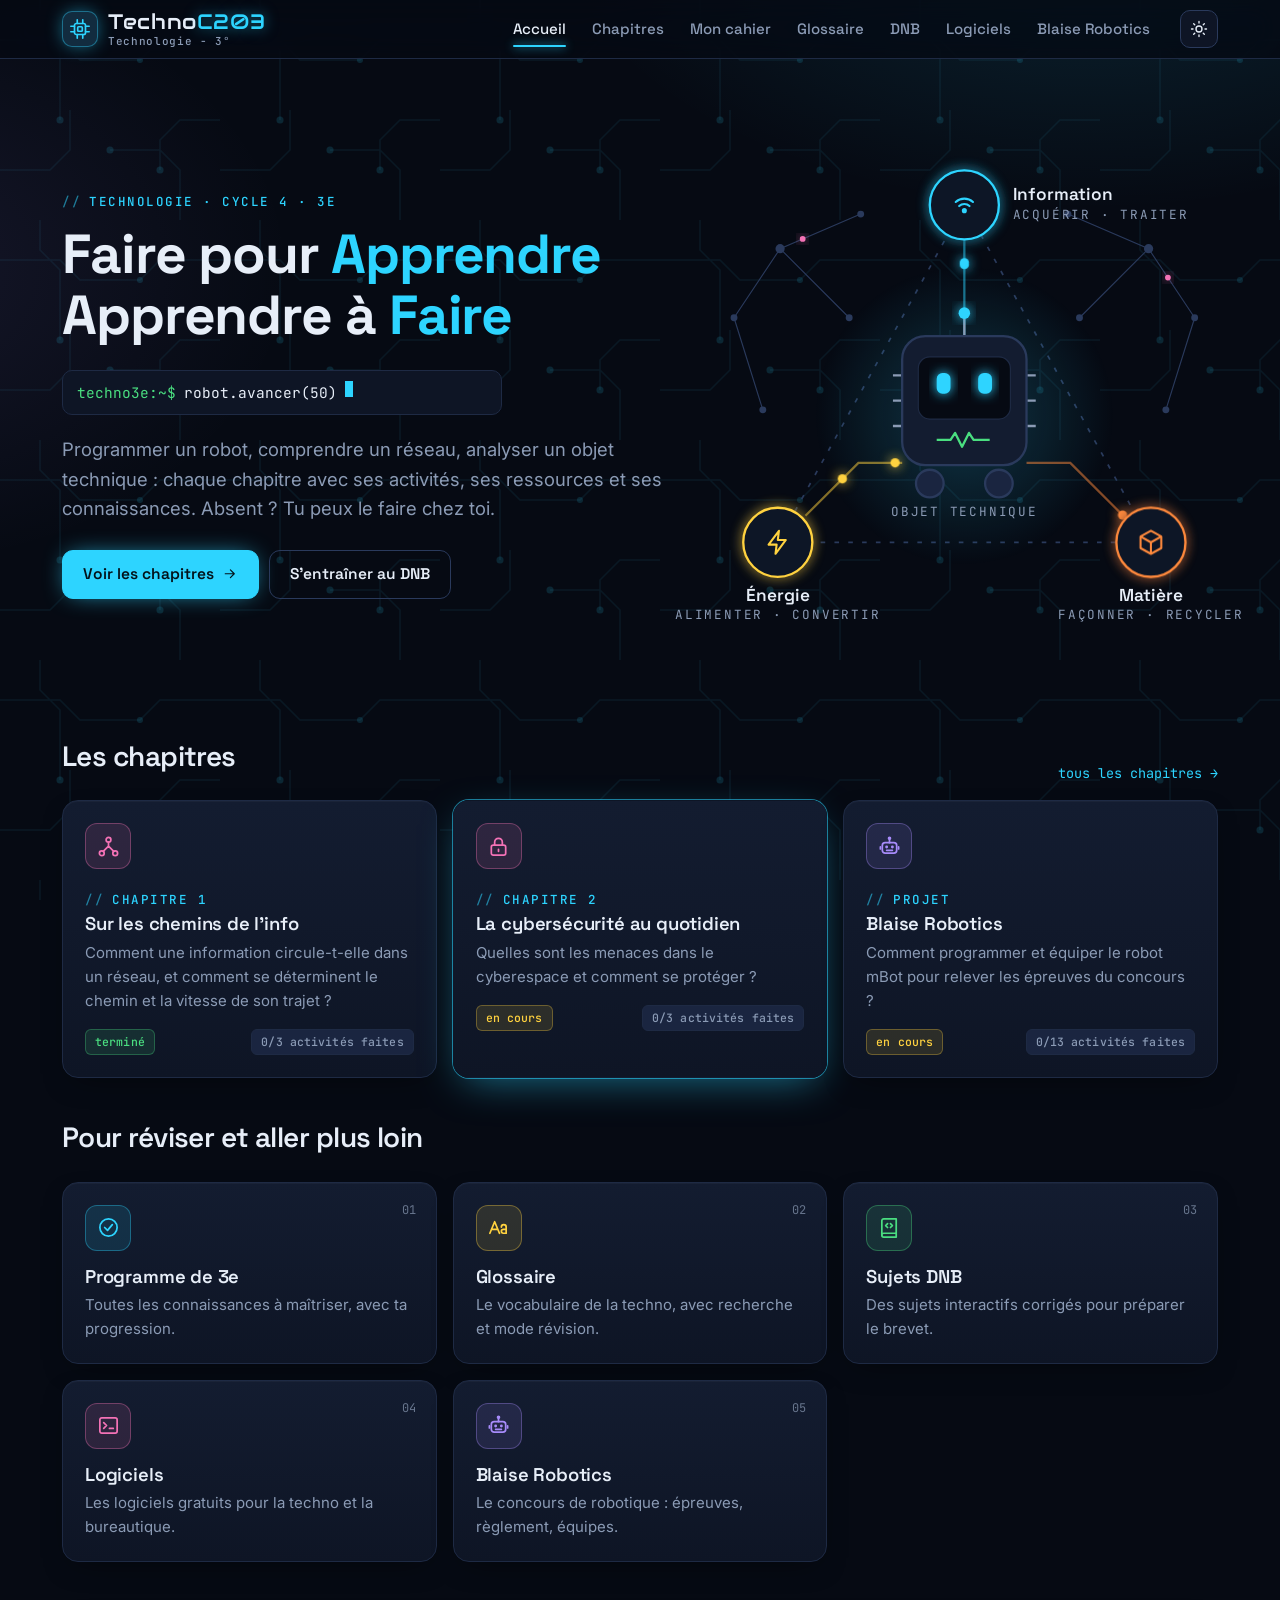
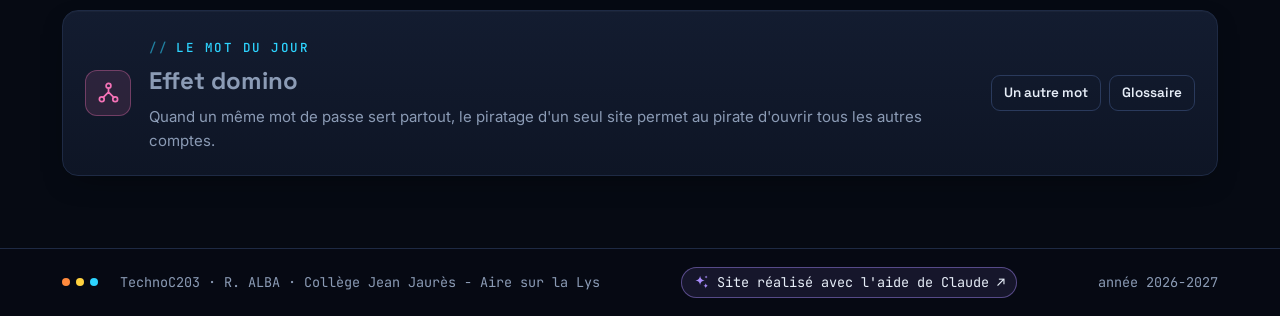
==== commit 9b5f757e: "Épreuve 4 : chaînes du mBot alignées sur l'activité 1.6 (site et cahier) Co-Authored-By: Claude Opus" ====
--- a/index.html
+++ b/index.html
@@ -7,12 +7,12 @@
 <meta name="description" content="Le site de technologie des élèves de 3e : les chapitres avec activités, ressources et connaissances, le glossaire, l'entraînement au DNB, les logiciels et le concours Blaise Robotics.">
 <link rel="preconnect" href="https://fonts.googleapis.com"><link rel="preconnect" href="https://fonts.gstatic.com" crossorigin>
 <link rel="stylesheet" href="https://fonts.googleapis.com/css2?family=Audiowide&family=Inter:wght@400;500;600&family=Space+Grotesk:wght@500;600;700&family=JetBrains+Mono:wght@400;500;700&display=swap">
-<link rel="stylesheet" href="assets/css/style.css?v=20261123131023">
-<script src="assets/js/site.js?v=20261123131023"></script>
-<script src="assets/js/data/connaissances.js?v=20261123131023"></script>
-<script src="assets/js/data/chapitres/liste.js?v=20261123131023"></script>
-<script src="assets/js/data/visibilite.js?v=20261123131023"></script>
-<script src="assets/js/data/glossaire.js?v=20261123131023"></script>
+<link rel="stylesheet" href="assets/css/style.css?v=20261123132328">
+<script src="assets/js/site.js?v=20261123132328"></script>
+<script src="assets/js/data/connaissances.js?v=20261123132328"></script>
+<script src="assets/js/data/chapitres/liste.js?v=20261123132328"></script>
+<script src="assets/js/data/visibilite.js?v=20261123132328"></script>
+<script src="assets/js/data/glossaire.js?v=20261123132328"></script>
 </head>
 <body>
 <main>
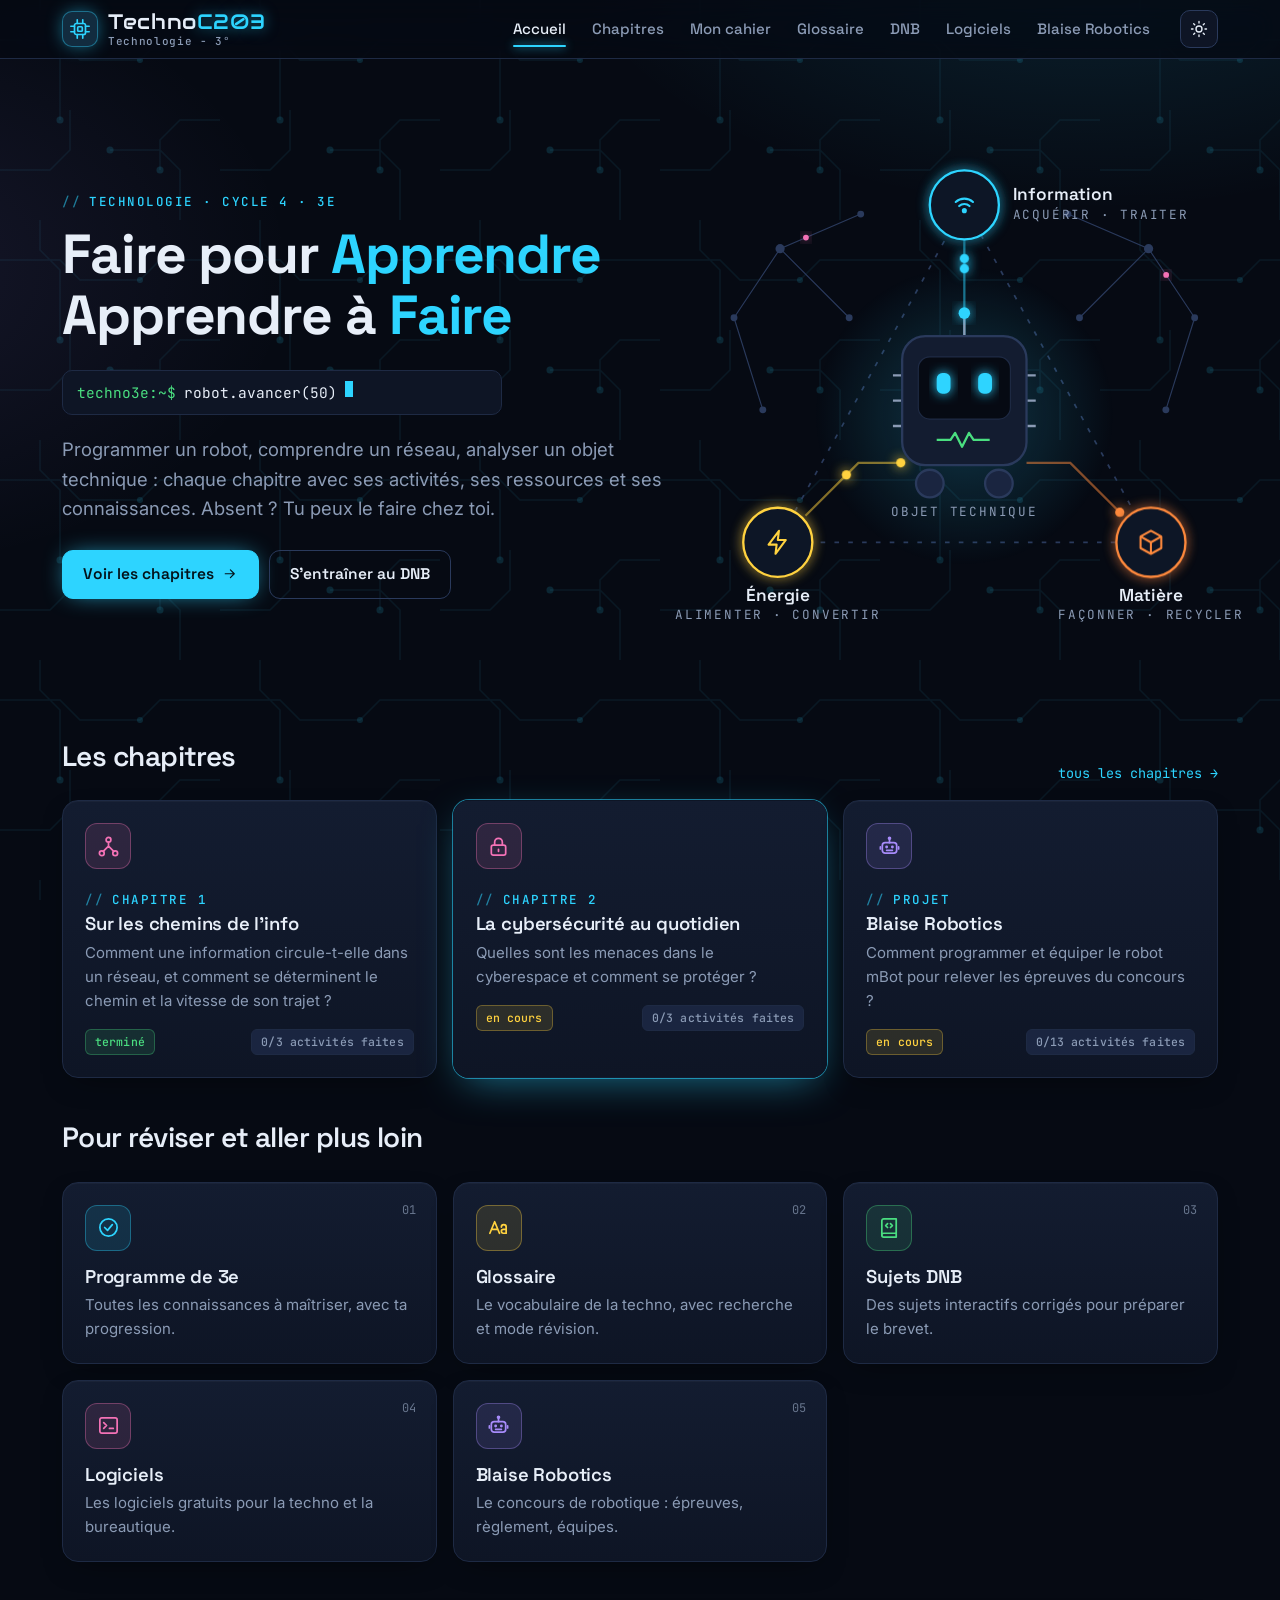
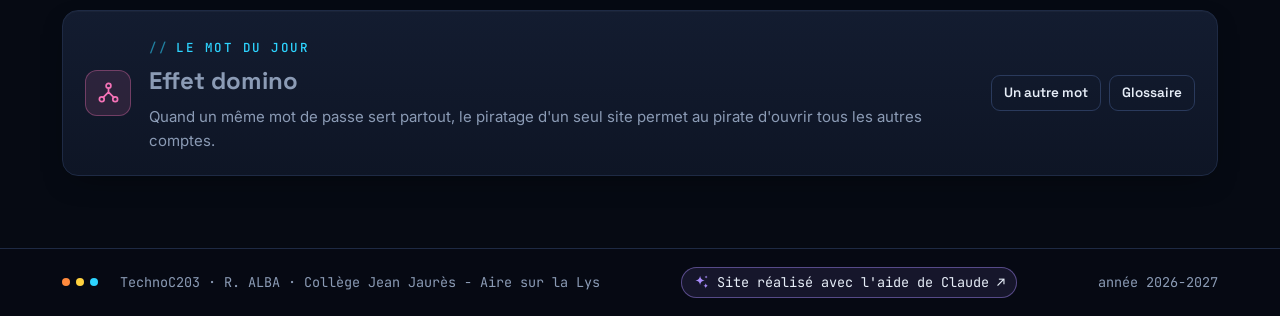
==== commit da6711b5: "PDF du cahier : sans en-tête/pied du navigateur, pagination colorée et mention discrète Co-Authored-" ====
--- a/index.html
+++ b/index.html
@@ -7,12 +7,12 @@
 <meta name="description" content="Le site de technologie des élèves de 3e : les chapitres avec activités, ressources et connaissances, le glossaire, l'entraînement au DNB, les logiciels et le concours Blaise Robotics.">
 <link rel="preconnect" href="https://fonts.googleapis.com"><link rel="preconnect" href="https://fonts.gstatic.com" crossorigin>
 <link rel="stylesheet" href="https://fonts.googleapis.com/css2?family=Audiowide&family=Inter:wght@400;500;600&family=Space+Grotesk:wght@500;600;700&family=JetBrains+Mono:wght@400;500;700&display=swap">
-<link rel="stylesheet" href="assets/css/style.css?v=20261123132328">
-<script src="assets/js/site.js?v=20261123132328"></script>
-<script src="assets/js/data/connaissances.js?v=20261123132328"></script>
-<script src="assets/js/data/chapitres/liste.js?v=20261123132328"></script>
-<script src="assets/js/data/visibilite.js?v=20261123132328"></script>
-<script src="assets/js/data/glossaire.js?v=20261123132328"></script>
+<link rel="stylesheet" href="assets/css/style.css?v=20261123132606">
+<script src="assets/js/site.js?v=20261123132606"></script>
+<script src="assets/js/data/connaissances.js?v=20261123132606"></script>
+<script src="assets/js/data/chapitres/liste.js?v=20261123132606"></script>
+<script src="assets/js/data/visibilite.js?v=20261123132606"></script>
+<script src="assets/js/data/glossaire.js?v=20261123132606"></script>
 </head>
 <body>
 <main>
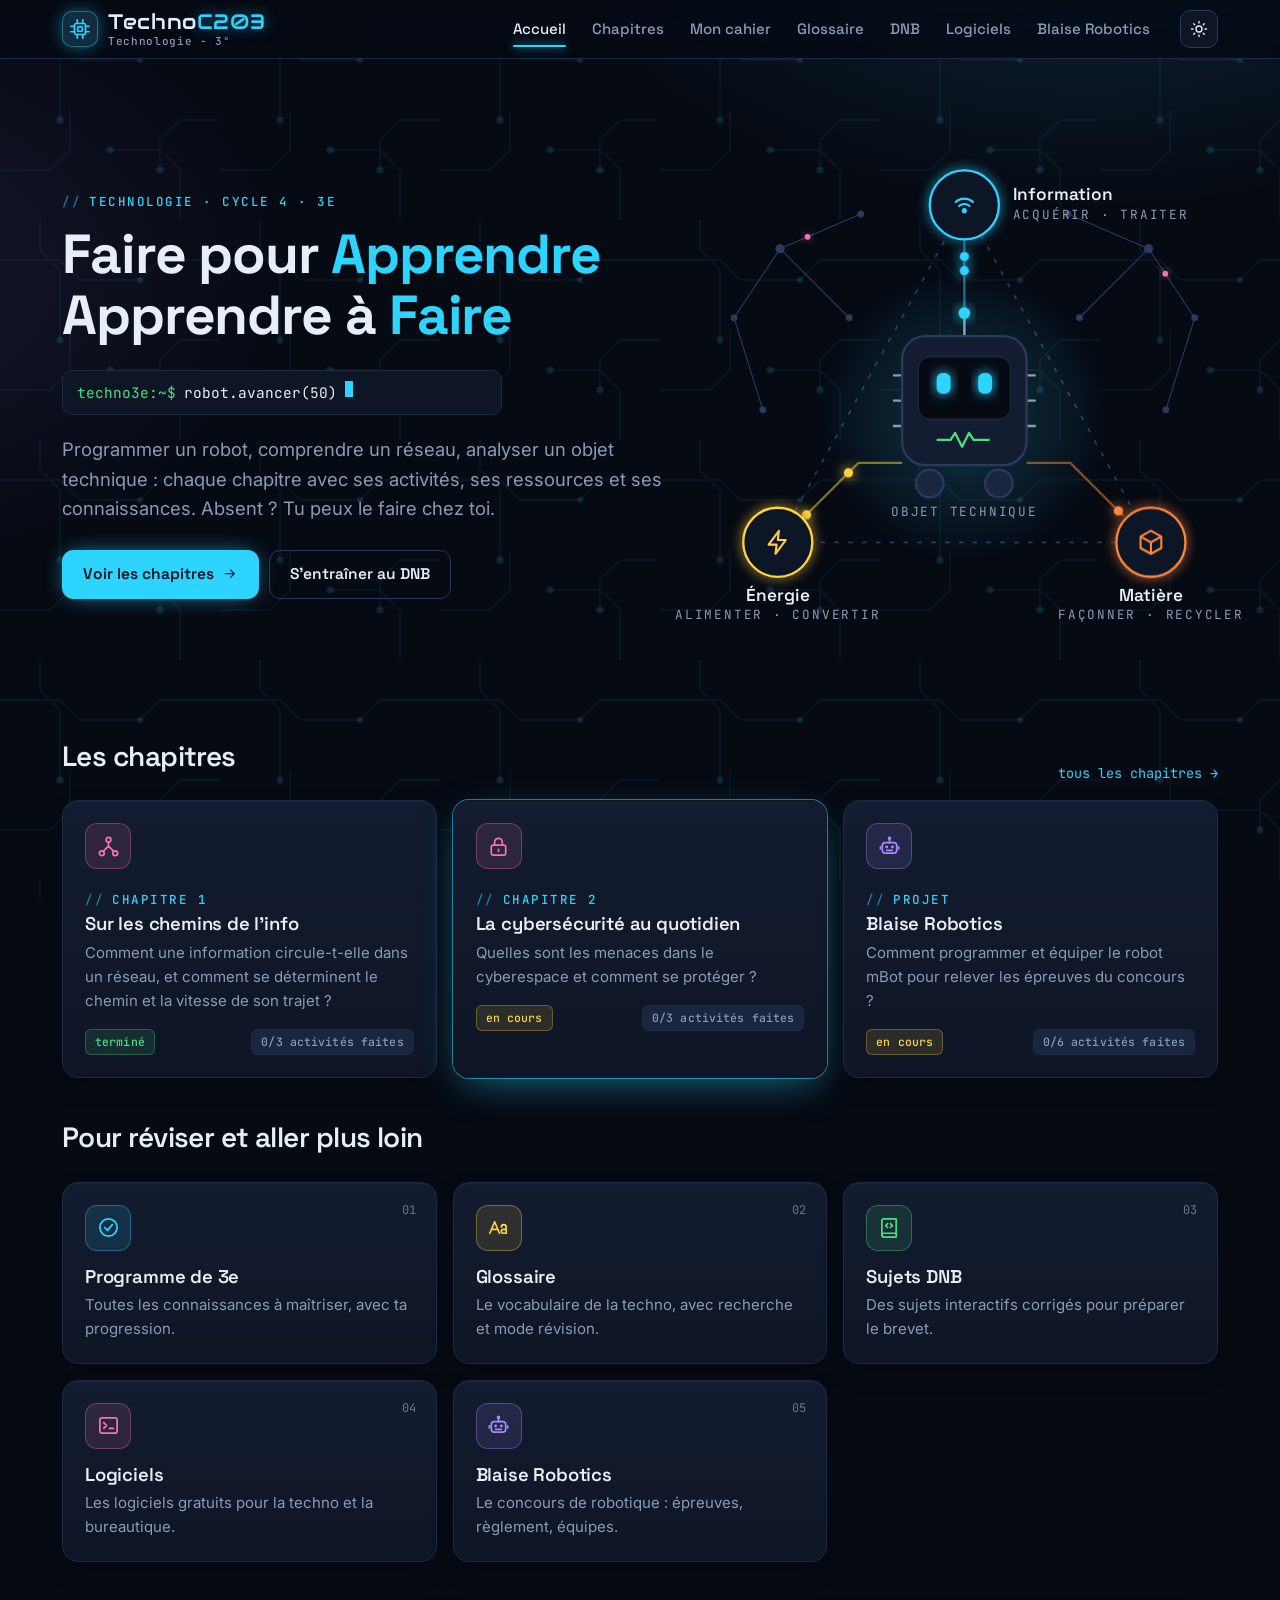
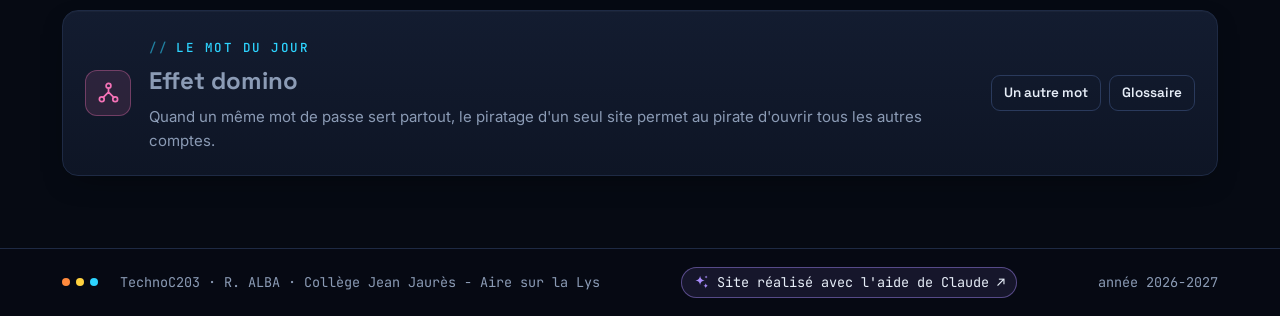
==== commit 05cdc7f1: "PDF du cahier : mise en page d'impression corrigée (plus de mise en page mobile, images non coupées)" ====
--- a/index.html
+++ b/index.html
@@ -7,12 +7,12 @@
 <meta name="description" content="Le site de technologie des élèves de 3e : les chapitres avec activités, ressources et connaissances, le glossaire, l'entraînement au DNB, les logiciels et le concours Blaise Robotics.">
 <link rel="preconnect" href="https://fonts.googleapis.com"><link rel="preconnect" href="https://fonts.gstatic.com" crossorigin>
 <link rel="stylesheet" href="https://fonts.googleapis.com/css2?family=Audiowide&family=Inter:wght@400;500;600&family=Space+Grotesk:wght@500;600;700&family=JetBrains+Mono:wght@400;500;700&display=swap">
-<link rel="stylesheet" href="assets/css/style.css?v=20261123132606">
-<script src="assets/js/site.js?v=20261123132606"></script>
-<script src="assets/js/data/connaissances.js?v=20261123132606"></script>
-<script src="assets/js/data/chapitres/liste.js?v=20261123132606"></script>
-<script src="assets/js/data/visibilite.js?v=20261123132606"></script>
-<script src="assets/js/data/glossaire.js?v=20261123132606"></script>
+<link rel="stylesheet" href="assets/css/style.css?v=20261123133729">
+<script src="assets/js/site.js?v=20261123133729"></script>
+<script src="assets/js/data/connaissances.js?v=20261123133729"></script>
+<script src="assets/js/data/chapitres/liste.js?v=20261123133729"></script>
+<script src="assets/js/data/visibilite.js?v=20261123133729"></script>
+<script src="assets/js/data/glossaire.js?v=20261123133729"></script>
 </head>
 <body>
 <main>
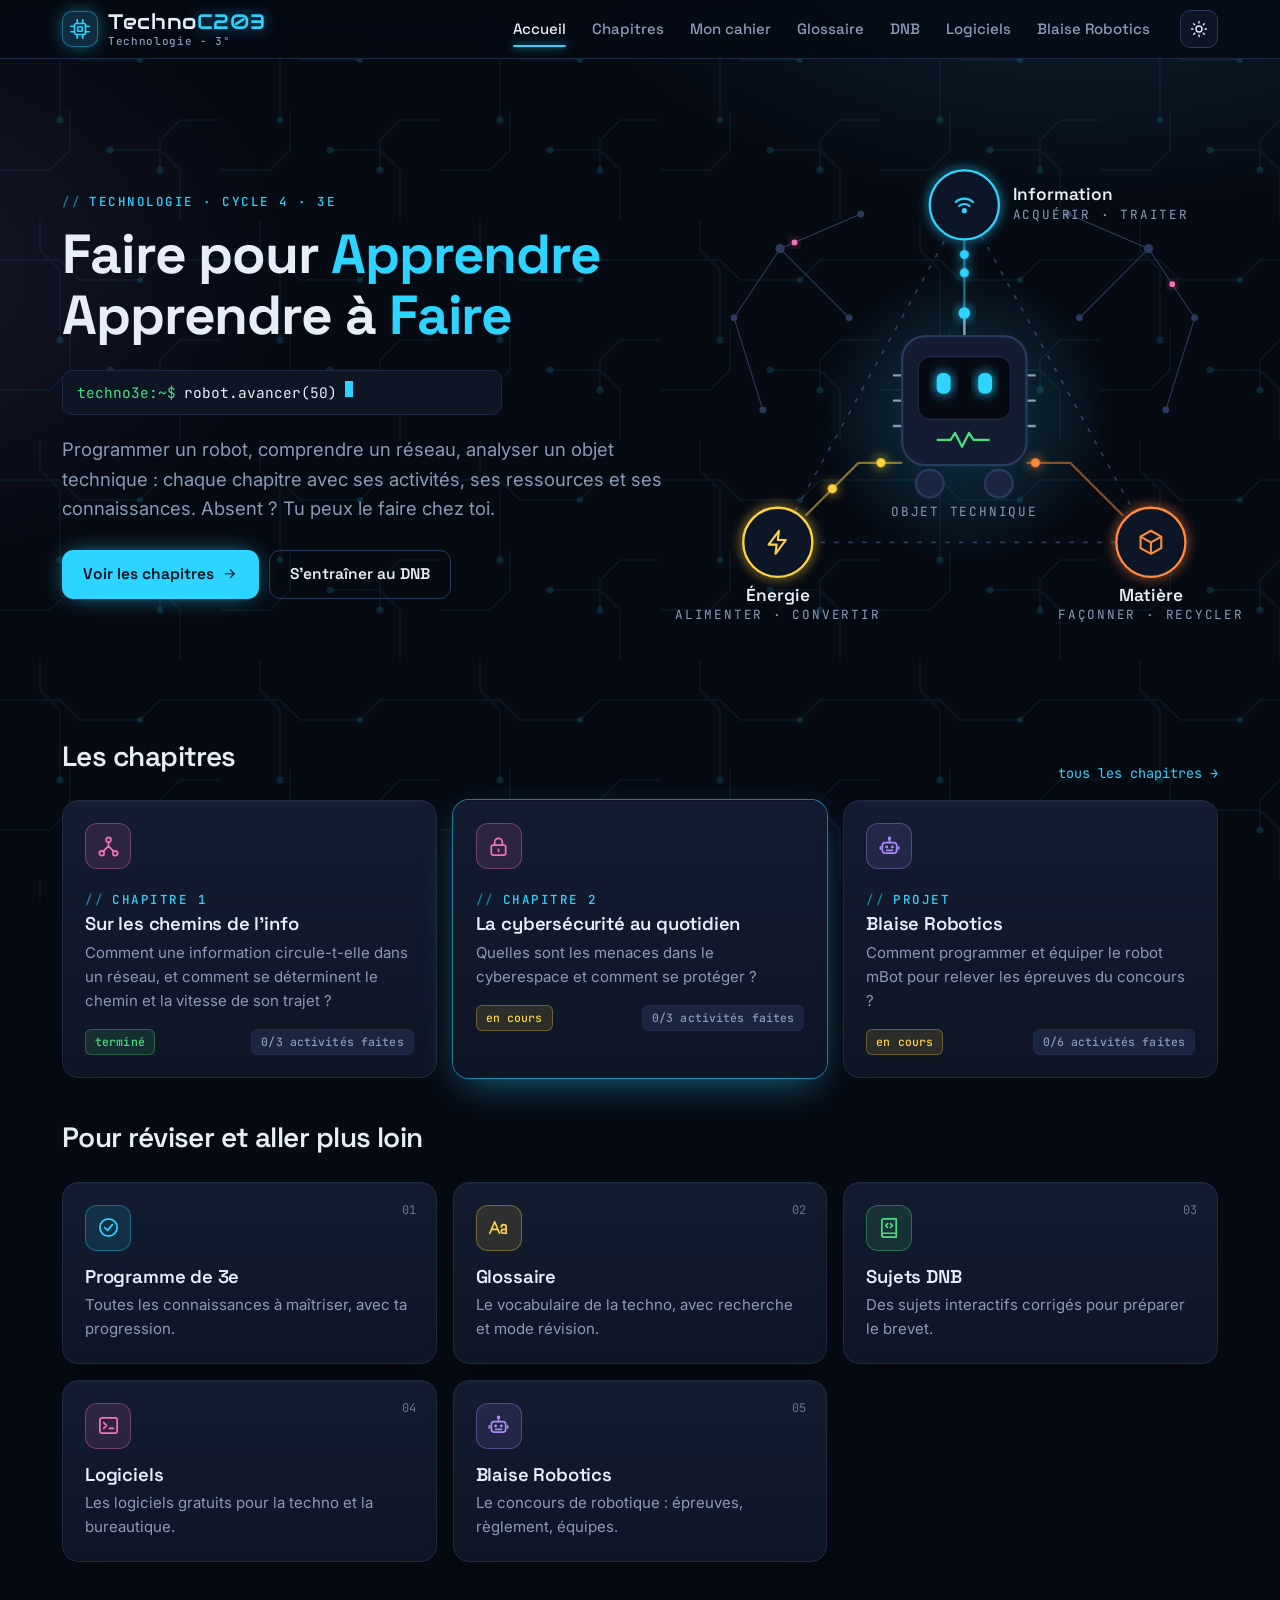
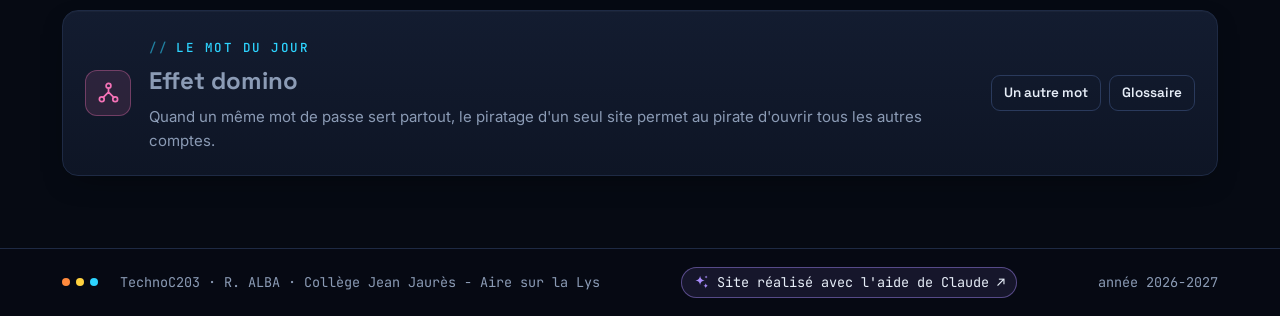
==== commit 76752755: "PDF du cahier : activités enchaînées pour éviter les pages presque vides Co-Authored-By: Claude Opus" ====
--- a/index.html
+++ b/index.html
@@ -7,12 +7,12 @@
 <meta name="description" content="Le site de technologie des élèves de 3e : les chapitres avec activités, ressources et connaissances, le glossaire, l'entraînement au DNB, les logiciels et le concours Blaise Robotics.">
 <link rel="preconnect" href="https://fonts.googleapis.com"><link rel="preconnect" href="https://fonts.gstatic.com" crossorigin>
 <link rel="stylesheet" href="https://fonts.googleapis.com/css2?family=Audiowide&family=Inter:wght@400;500;600&family=Space+Grotesk:wght@500;600;700&family=JetBrains+Mono:wght@400;500;700&display=swap">
-<link rel="stylesheet" href="assets/css/style.css?v=20261123133729">
-<script src="assets/js/site.js?v=20261123133729"></script>
-<script src="assets/js/data/connaissances.js?v=20261123133729"></script>
-<script src="assets/js/data/chapitres/liste.js?v=20261123133729"></script>
-<script src="assets/js/data/visibilite.js?v=20261123133729"></script>
-<script src="assets/js/data/glossaire.js?v=20261123133729"></script>
+<link rel="stylesheet" href="assets/css/style.css?v=20261123134559">
+<script src="assets/js/site.js?v=20261123134559"></script>
+<script src="assets/js/data/connaissances.js?v=20261123134559"></script>
+<script src="assets/js/data/chapitres/liste.js?v=20261123134559"></script>
+<script src="assets/js/data/visibilite.js?v=20261123134559"></script>
+<script src="assets/js/data/glossaire.js?v=20261123134559"></script>
 </head>
 <body>
 <main>
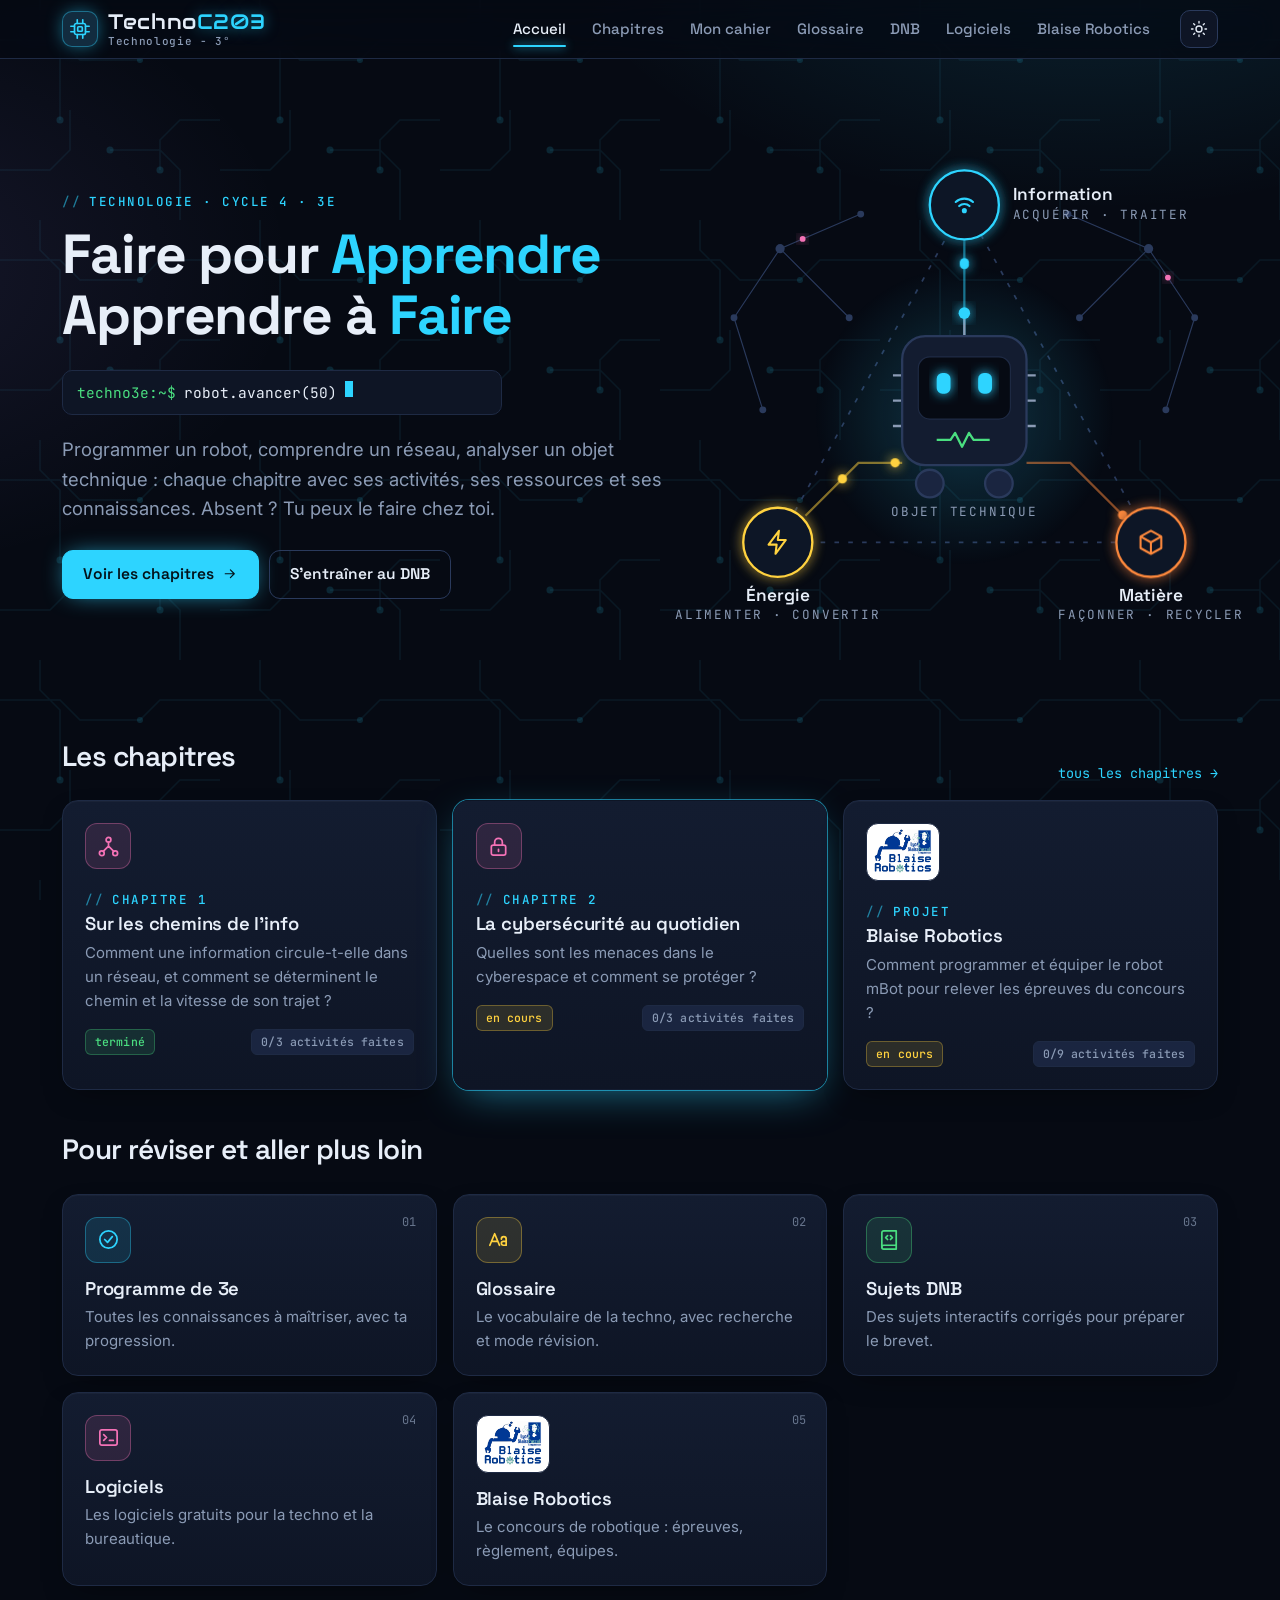
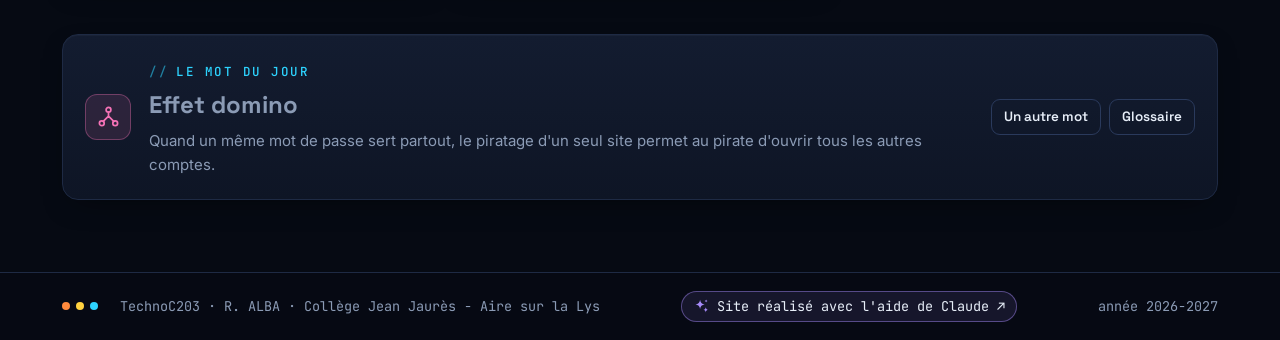
==== commit 122aaea8: "Blaise Robotics : logo officiel du concours (page concours, cartes, chapitre, cahier) Co-Authored-By" ====
--- a/index.html
+++ b/index.html
@@ -7,12 +7,12 @@
 <meta name="description" content="Le site de technologie des élèves de 3e : les chapitres avec activités, ressources et connaissances, le glossaire, l'entraînement au DNB, les logiciels et le concours Blaise Robotics.">
 <link rel="preconnect" href="https://fonts.googleapis.com"><link rel="preconnect" href="https://fonts.gstatic.com" crossorigin>
 <link rel="stylesheet" href="https://fonts.googleapis.com/css2?family=Audiowide&family=Inter:wght@400;500;600&family=Space+Grotesk:wght@500;600;700&family=JetBrains+Mono:wght@400;500;700&display=swap">
-<link rel="stylesheet" href="assets/css/style.css?v=20261123134559">
-<script src="assets/js/site.js?v=20261123134559"></script>
-<script src="assets/js/data/connaissances.js?v=20261123134559"></script>
-<script src="assets/js/data/chapitres/liste.js?v=20261123134559"></script>
-<script src="assets/js/data/visibilite.js?v=20261123134559"></script>
-<script src="assets/js/data/glossaire.js?v=20261123134559"></script>
+<link rel="stylesheet" href="assets/css/style.css?v=20261128060539">
+<script src="assets/js/site.js?v=20261128060539"></script>
+<script src="assets/js/data/connaissances.js?v=20261128060539"></script>
+<script src="assets/js/data/chapitres/liste.js?v=20261128060539"></script>
+<script src="assets/js/data/visibilite.js?v=20261128060539"></script>
+<script src="assets/js/data/glossaire.js?v=20261128060539"></script>
 </head>
 <body>
 <main>
@@ -156,12 +156,12 @@
     ["glossaire.html", "text", "--energie", "Glossaire", "Le vocabulaire de la techno, avec recherche et mode révision."],
     ["dnb.html", "book", "--t5", "Sujets DNB", "Des sujets interactifs corrigés pour préparer le brevet."],
     ["logiciels.html", "terminal", "--t6", "Logiciels", "Les logiciels gratuits pour la techno et la bureautique."],
-    ["concours.html", "robot", "--t3", "Blaise Robotics", "Le concours de robotique : épreuves, règlement, équipes."],
+    ["concours.html", "assets/img/blaise-robotics.jpg", "--t3", "Blaise Robotics", "Le concours de robotique : épreuves, règlement, équipes."],
   ];
   U.$("#sections").innerHTML = SECTIONS.map(([href, ic, c, t, d], i) => `
     <a class="card" href="${href}" style="--c:var(${c})">
       <span class="card-num">0${i + 1}</span>
-      <div class="card-icon">${ICONS[ic]}</div>
+      ${ic.includes("/") ? `<div class="card-icon card-logo"><img src="${ic}" alt="" loading="lazy"></div>` : `<div class="card-icon">${ICONS[ic]}</div>`}
       <h3>${t}</h3><p>${d}</p>
       <span class="arrow">${ICONS.arrow}</span>
     </a>`).join("");
@@ -190,7 +190,7 @@
     const n = vis.filter(({ i }) => faites[`${ch.id}.${i}`]).length;
     const st = { "termine":["terminé","t5"], "en-cours":["en cours","t2"], "a-venir":["à venir",""] }[ch.statut] || ["", ""];
     return `<a class="card" href="chapitre.html?c=${ch.id}" style="--c:${U.themeColor(ch.theme)}${ch === enCours ? "; box-shadow:var(--glow); border-color:transparent" : ""}">
-      <div class="card-icon">${U.icon(ch.icone)}</div>
+      ${U.chapIcone(ch)}
       <span class="eyebrow" style="margin-bottom:4px">${U.esc(ch.num)}</span>
       <h3>${U.esc(ch.titre)}</h3><p>${U.esc(ch.problematique)}</p>
       <div class="card-foot">${st[0] ? `<span class="tag ${st[1]}">${st[0]}</span>` : ""}${ch._ouvert ? "" : `<span class="tag masque">masqué aux élèves</span>`}<span class="tag" style="margin-left:auto">${n}/${vis.length} activités faites</span></div>
--- a/assets/css/style.css
+++ b/assets/css/style.css
@@ -318,11 +318,17 @@
 .contest-hero{position:relative; overflow:hidden; border-radius:22px; padding:40px 34px; margin-bottom:34px; border:1px solid var(--line-2);
   background:radial-gradient(600px 300px at 90% 10%, color-mix(in srgb, var(--t3) 35%, transparent), transparent 70%),
              radial-gradient(500px 300px at 0% 100%, color-mix(in srgb, var(--information) 25%, transparent), transparent 70%), var(--surface);
-  display:grid; grid-template-columns:1fr 220px; gap:20px; align-items:center}
+  display:grid; grid-template-columns:1fr 280px; gap:24px; align-items:center}
 .contest-hero h1{font-size:clamp(38px,6vw,64px)}
 .contest-hero p{color:var(--muted)}
 .contest-hero .robot{width:100%; height:auto; color:var(--t3)}
-@media (max-width:760px){ .contest-hero{grid-template-columns:1fr} .contest-hero .robot{max-width:150px} }
+.contest-logo{background:#fff; border-radius:18px; padding:14px; box-shadow:0 16px 40px -18px rgba(0,0,0,.6); transform:rotate(2deg)}
+.contest-logo img{display:block; width:100%; height:auto}
+.card-icon.card-logo{display:flex; width:max-content; height:58px; padding:5px 7px; background:#fff; border-color:var(--line)}
+.card-icon.card-logo img{height:46px; width:auto; max-width:none; display:block}
+.chap-titre.avec-logo{display:flex; align-items:center; justify-content:space-between; gap:20px; flex-wrap:wrap}
+.chap-logo{height:96px; width:auto; background:#fff; border-radius:14px; padding:8px; box-shadow:var(--shadow)}
+@media (max-width:760px){ .contest-hero{grid-template-columns:1fr} .contest-hero .robot{max-width:150px} .contest-logo{max-width:240px} }
 .countdown{display:flex; gap:10px; margin-top:20px; flex-wrap:wrap}
 .countdown div{background:var(--bg); border:1px solid var(--line-2); border-radius:12px; padding:10px 14px; text-align:center; min-width:78px}
 .countdown b{display:block; font-family:var(--f-mono); font-size:28px; color:var(--accent); text-shadow:0 0 18px var(--accent)}
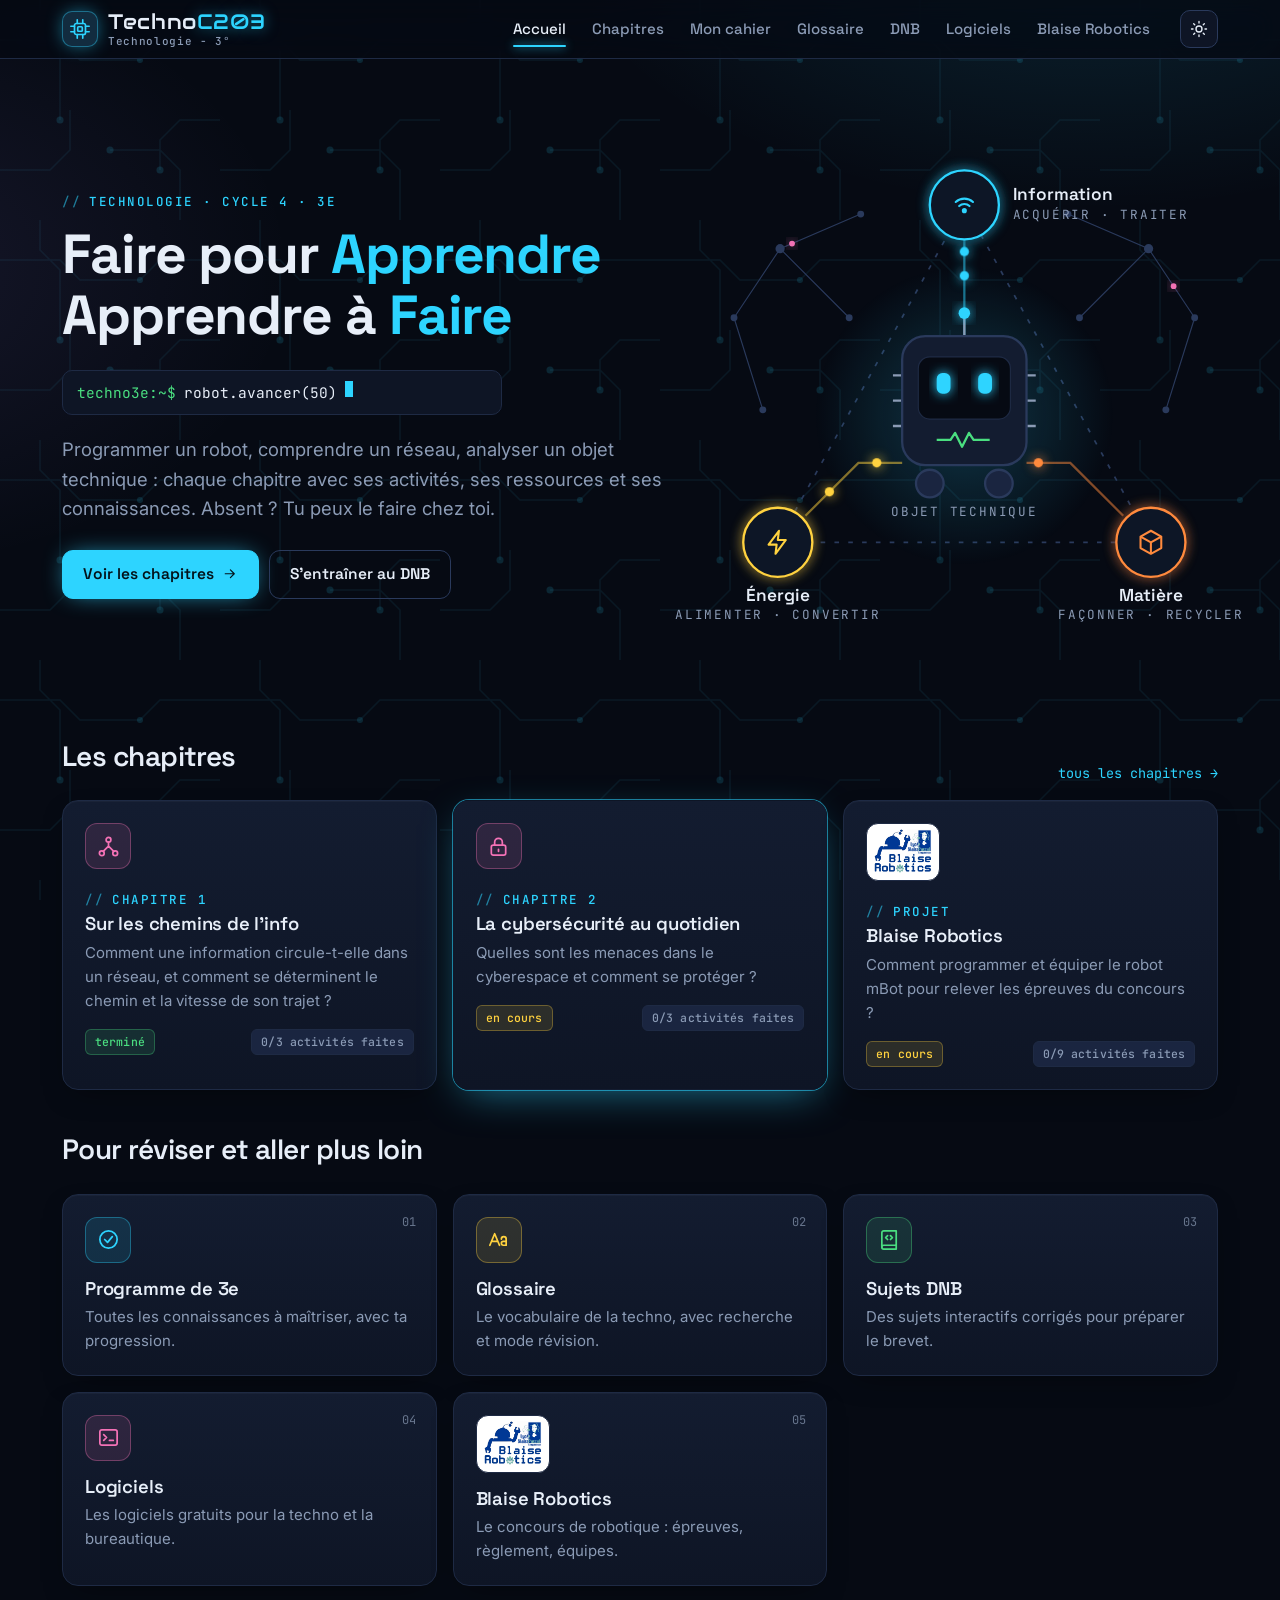
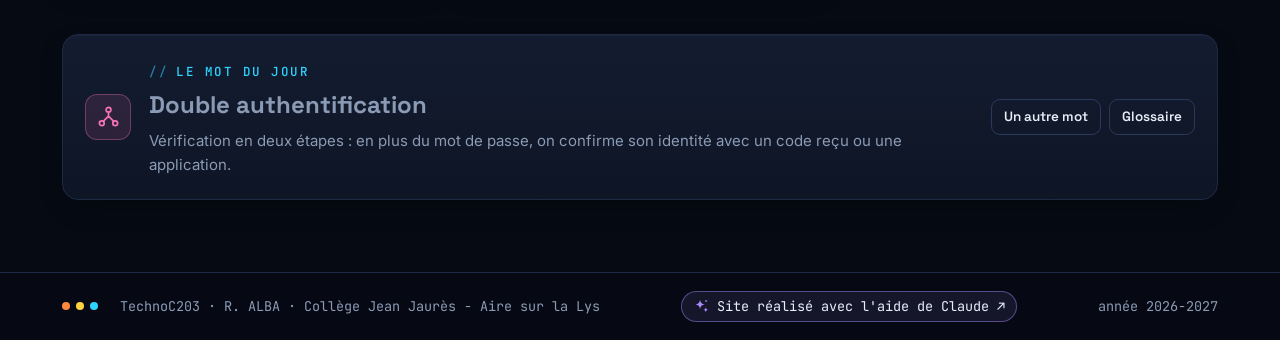
==== commit d3547a46: "Activité 2.1 : appli « Du règlement au cahier des charges » (projet, concours, cahier, glossaire) Co" ====
--- a/index.html
+++ b/index.html
@@ -7,12 +7,12 @@
 <meta name="description" content="Le site de technologie des élèves de 3e : les chapitres avec activités, ressources et connaissances, le glossaire, l'entraînement au DNB, les logiciels et le concours Blaise Robotics.">
 <link rel="preconnect" href="https://fonts.googleapis.com"><link rel="preconnect" href="https://fonts.gstatic.com" crossorigin>
 <link rel="stylesheet" href="https://fonts.googleapis.com/css2?family=Audiowide&family=Inter:wght@400;500;600&family=Space+Grotesk:wght@500;600;700&family=JetBrains+Mono:wght@400;500;700&display=swap">
-<link rel="stylesheet" href="assets/css/style.css?v=20261128060539">
-<script src="assets/js/site.js?v=20261128060539"></script>
-<script src="assets/js/data/connaissances.js?v=20261128060539"></script>
-<script src="assets/js/data/chapitres/liste.js?v=20261128060539"></script>
-<script src="assets/js/data/visibilite.js?v=20261128060539"></script>
-<script src="assets/js/data/glossaire.js?v=20261128060539"></script>
+<link rel="stylesheet" href="assets/css/style.css?v=20261128065009">
+<script src="assets/js/site.js?v=20261128065009"></script>
+<script src="assets/js/data/connaissances.js?v=20261128065009"></script>
+<script src="assets/js/data/chapitres/liste.js?v=20261128065009"></script>
+<script src="assets/js/data/visibilite.js?v=20261128065009"></script>
+<script src="assets/js/data/glossaire.js?v=20261128065009"></script>
 </head>
 <body>
 <main>
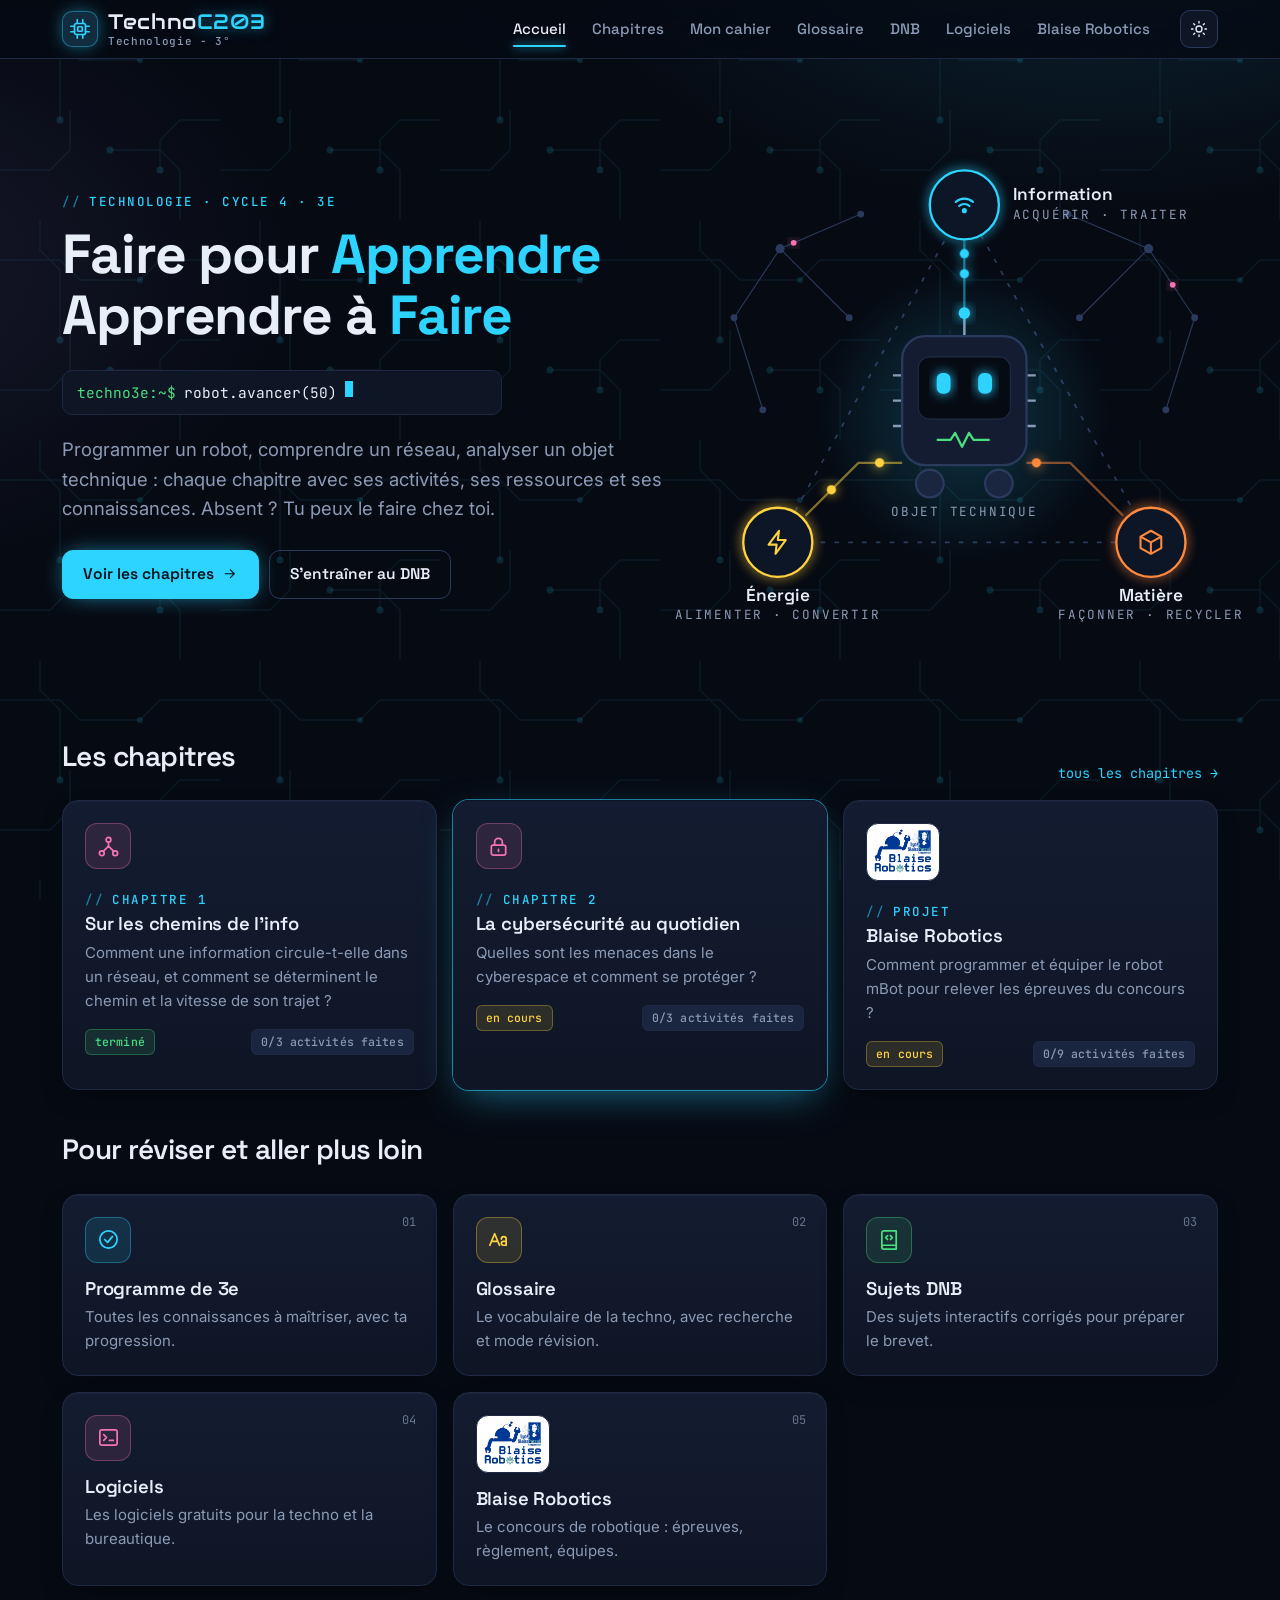
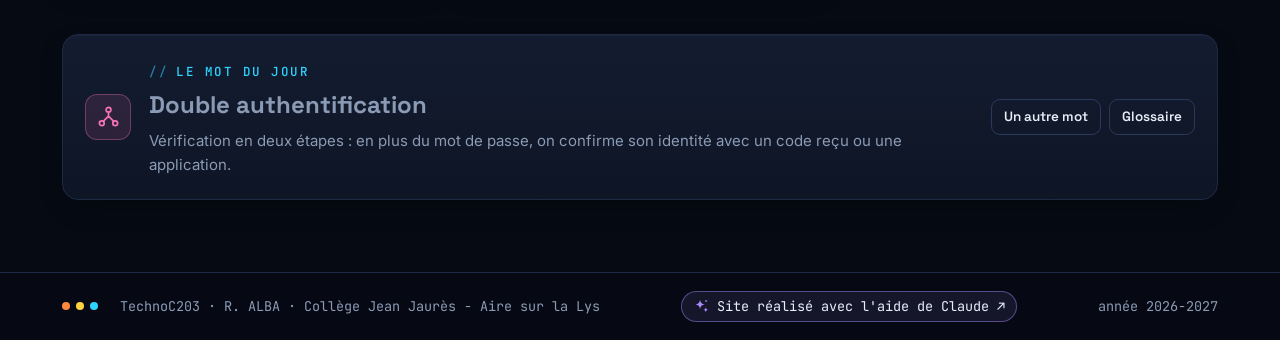
==== commit 18103884: "Blaise Robotics : règlement 2026-2027 (édition 5.0) — Canva autorisé, présentation en PDF sur clé US" ====
--- a/index.html
+++ b/index.html
@@ -7,12 +7,12 @@
 <meta name="description" content="Le site de technologie des élèves de 3e : les chapitres avec activités, ressources et connaissances, le glossaire, l'entraînement au DNB, les logiciels et le concours Blaise Robotics.">
 <link rel="preconnect" href="https://fonts.googleapis.com"><link rel="preconnect" href="https://fonts.gstatic.com" crossorigin>
 <link rel="stylesheet" href="https://fonts.googleapis.com/css2?family=Audiowide&family=Inter:wght@400;500;600&family=Space+Grotesk:wght@500;600;700&family=JetBrains+Mono:wght@400;500;700&display=swap">
-<link rel="stylesheet" href="assets/css/style.css?v=20261128065009">
-<script src="assets/js/site.js?v=20261128065009"></script>
-<script src="assets/js/data/connaissances.js?v=20261128065009"></script>
-<script src="assets/js/data/chapitres/liste.js?v=20261128065009"></script>
-<script src="assets/js/data/visibilite.js?v=20261128065009"></script>
-<script src="assets/js/data/glossaire.js?v=20261128065009"></script>
+<link rel="stylesheet" href="assets/css/style.css?v=20261128070810">
+<script src="assets/js/site.js?v=20261128070810"></script>
+<script src="assets/js/data/connaissances.js?v=20261128070810"></script>
+<script src="assets/js/data/chapitres/liste.js?v=20261128070810"></script>
+<script src="assets/js/data/visibilite.js?v=20261128070810"></script>
+<script src="assets/js/data/glossaire.js?v=20261128070810"></script>
 </head>
 <body>
 <main>
